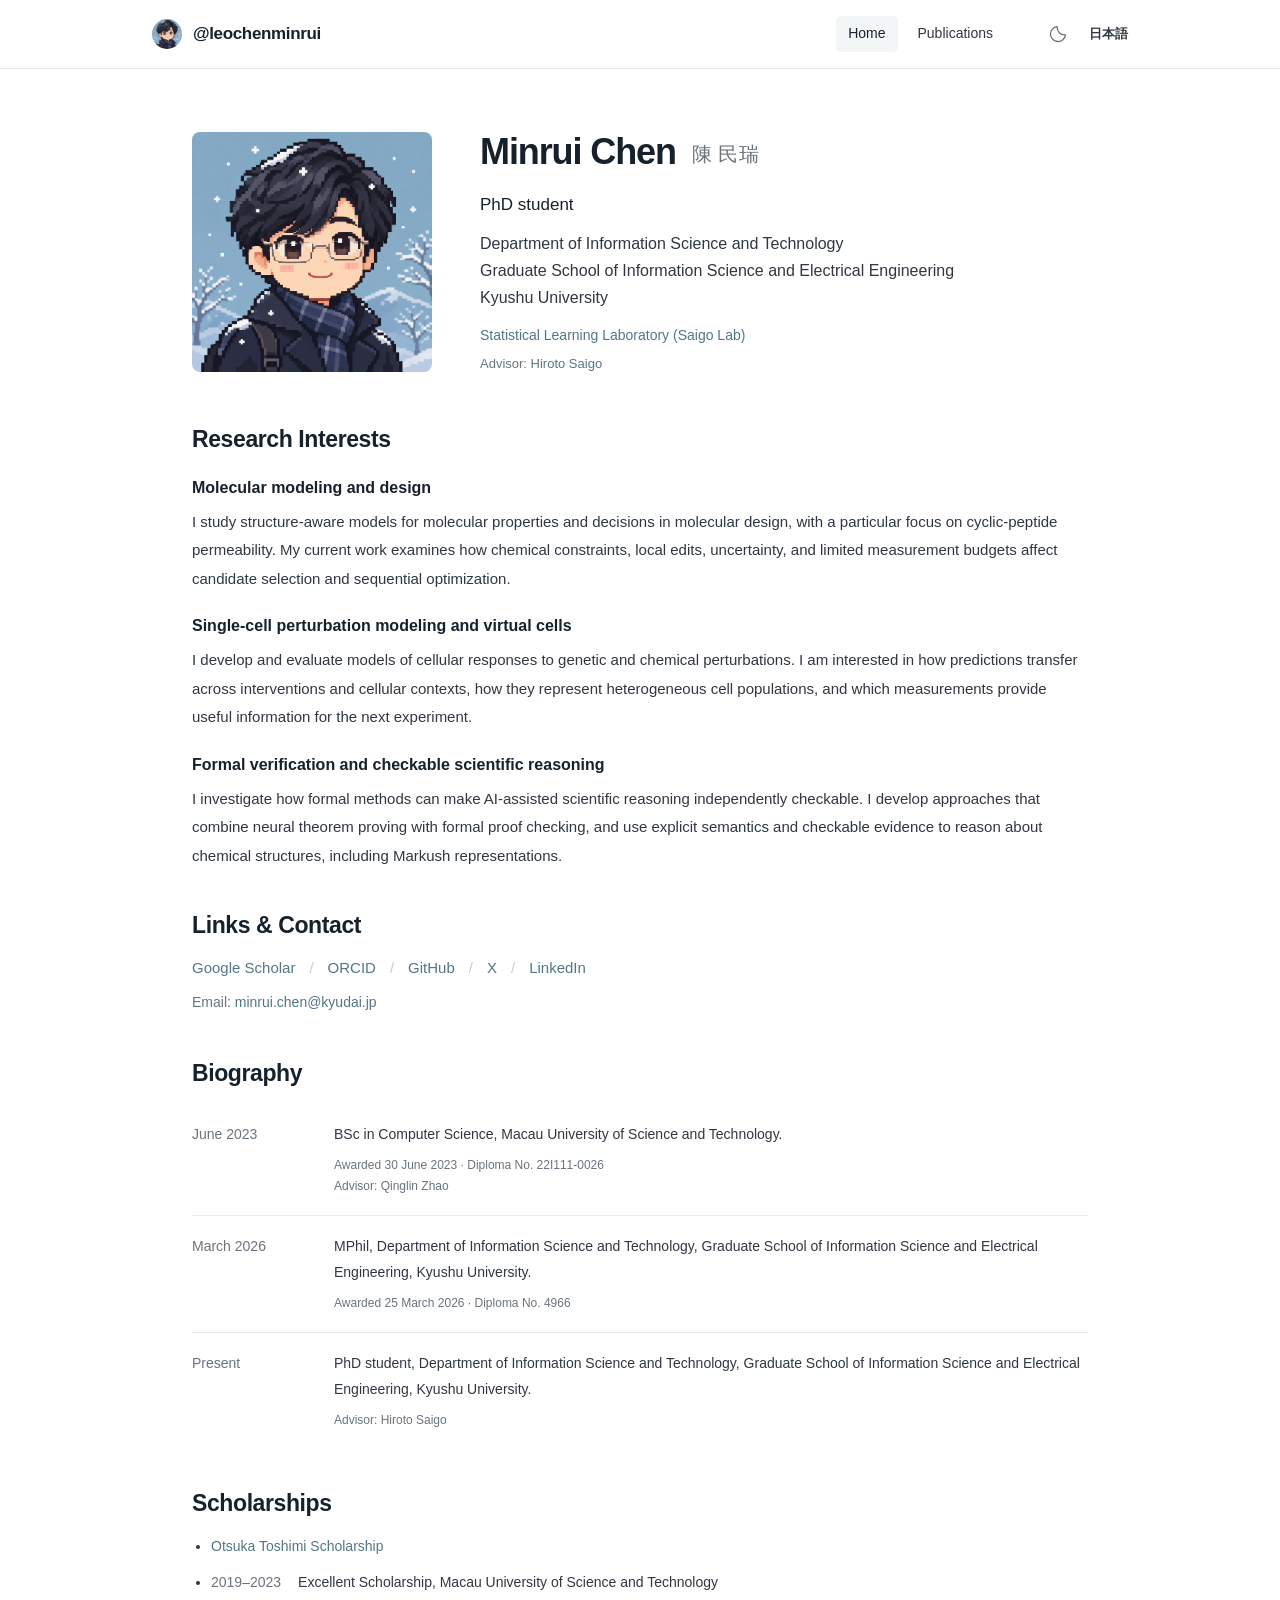
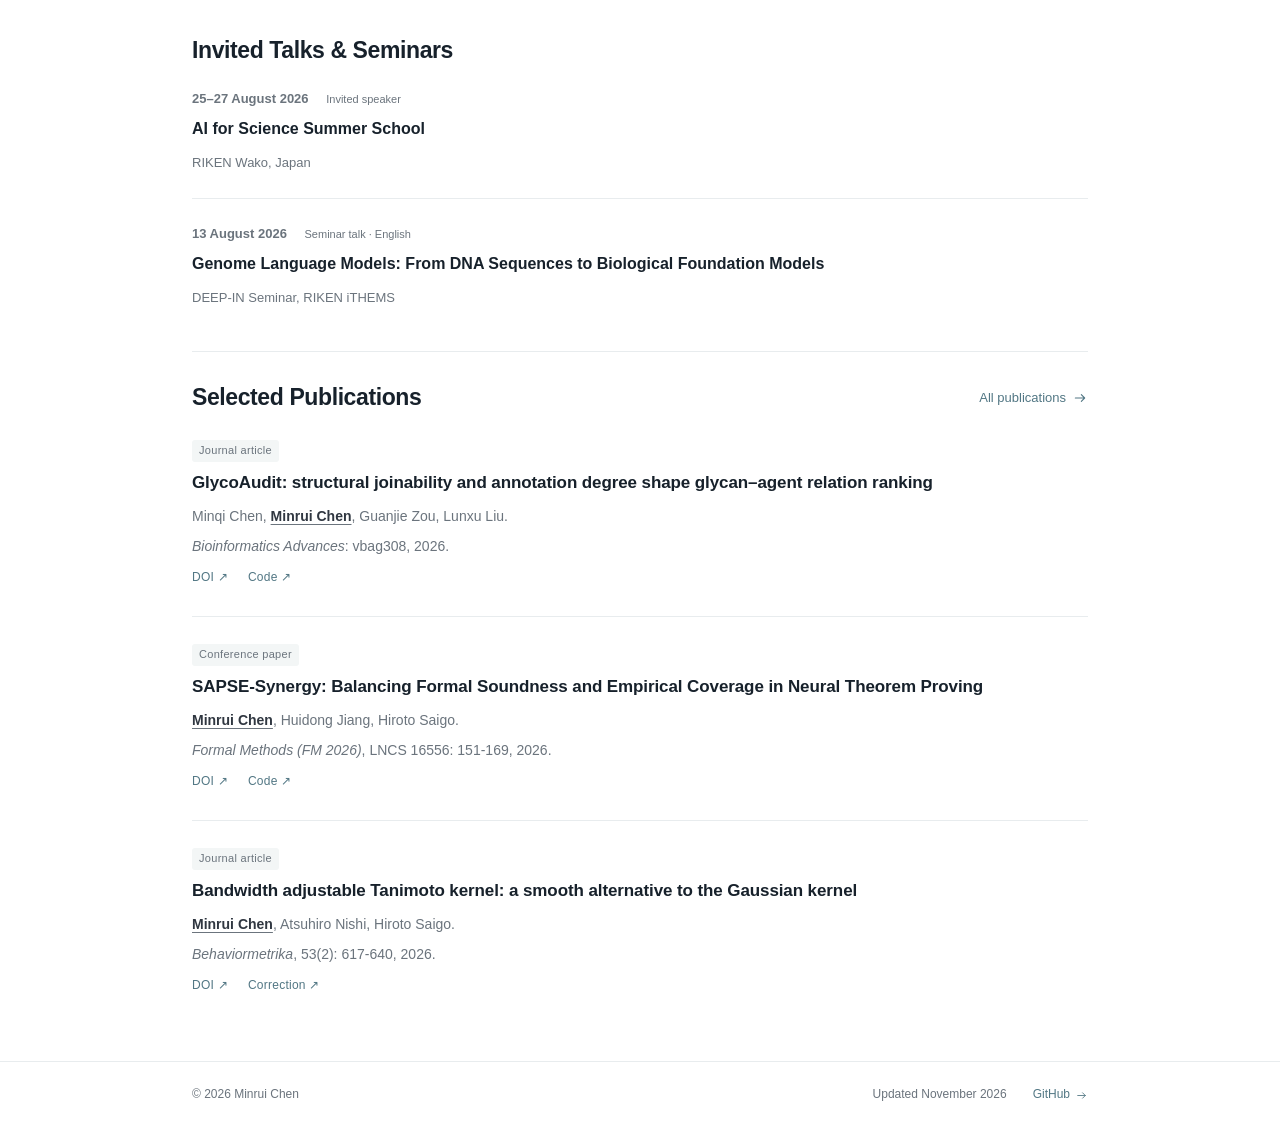
==== site/en/index.html @ 61d54960 "Add Otsuka Toshimi scholarship to both language versions" ====
<!doctype html><html lang="en"><head><meta charset="UTF-8"><meta name="viewport" content="width=device-width, initial-scale=1"><meta name="color-scheme" content="light dark"><title>Home | Minrui Chen</title><meta name="description" content="Minrui Chen, PhD student at Kyushu University. Research in machine learning, computational biology, optimization, and formal methods."><link rel="canonical" href="https://leochenminrui.github.io/en/"><link rel="alternate" hreflang="ja" href="https://leochenminrui.github.io/ja/"><link rel="alternate" hreflang="en" href="https://leochenminrui.github.io/en/"><link rel="alternate" hreflang="x-default" href="https://leochenminrui.github.io/ja/"><meta property="og:type" content="website"><meta property="og:title" content="Home | Minrui Chen"><meta property="og:description" content="Minrui Chen, PhD student at Kyushu University. Research in machine learning, computational biology, optimization, and formal methods."><meta property="og:url" content="https://leochenminrui.github.io/en/"><meta property="og:image" content="https://leochenminrui.github.io/assets/avatar.png"><meta name="twitter:card" content="summary"><link rel="icon" href="../assets/avatar.png" type="image/png"><script src="../assets/theme.js"></script><link rel="stylesheet" href="../assets/style.css"><script defer src="../assets/main.js"></script><script type="application/ld+json">{"@context": "https://schema.org", "@type": "Person", "name": "Minrui Chen", "alternateName": "陳 民瑞", "url": "https://leochenminrui.github.io", "image": "https://leochenminrui.github.io/assets/avatar.png", "affiliation": {"@type": "Organization", "name": "Kyushu University"}, "sameAs": ["https://scholar.google.com/citations?user=_2mpWrUAAAAJ", "https://github.com/leochenminrui", "https://orcid.org/0000-0002-5845-3200"]}</script></head>
<body><a class="skip-link" href="#main">Skip to content</a><header class="site-header"><nav class="nav-shell" aria-label="Main navigation"><a class="brand" href="./"><img src="../assets/avatar.png" alt="" width="30" height="30"><span>@leochenminrui</span></a><div class="nav-links" id="navigation"><a href="./" aria-current="page">Home</a><a href="./publications/" >Publications</a></div><div class="nav-actions"><button class="theme-toggle icon-button" type="button" aria-label="Switch to dark mode" aria-pressed="false" hidden><svg class="icon icon-moon" viewBox="0 0 24 24" fill="none" stroke="currentColor" stroke-width="1.6" stroke-linecap="round" stroke-linejoin="round" aria-hidden="true"><path d="M20.9 13A9 9 0 0 1 11 3.1 9 9 0 1 0 20.9 13Z"/></svg><svg class="icon icon-sun" viewBox="0 0 24 24" fill="none" stroke="currentColor" stroke-width="1.6" stroke-linecap="round" stroke-linejoin="round" aria-hidden="true"><circle cx="12" cy="12" r="4"/><path d="M12 2v2m0 16v2M2 12h2m16 0h2M5 5l1.4 1.4m11.2 11.2L19 19M5 19l1.4-1.4M17.6 6.4 19 5"/></svg></button><a class="language-toggle" href="../ja/" lang="ja" hreflang="ja" aria-label="日本語に切り替え">日本語</a><button class="menu-toggle icon-button" type="button" aria-controls="navigation" aria-expanded="false" aria-label="Open navigation menu" hidden><svg class="icon icon-menu" viewBox="0 0 24 24" fill="none" stroke="currentColor" stroke-width="1.6" stroke-linecap="round" stroke-linejoin="round" aria-hidden="true"><path d="M4 6h16M4 12h16M4 18h16"/></svg></button></div></nav></header>
<main id="main" class="content home-page"><section class="profile" aria-labelledby="profile-name"><img class="portrait" src="../assets/avatar.png" width="240" height="240" alt="Pixel-art portrait of Minrui Chen" fetchpriority="high"><div class="profile-text"><h1 id="profile-name">Minrui Chen<span class="other-name" lang="ja">陳 民瑞</span></h1><p class="role">PhD student</p><p class="affiliation">Department of Information Science and Technology<br>Graduate School of Information Science and Electrical Engineering<br>Kyushu University</p><p class="lab"><a href="https://www.isee.kyushu-u.ac.jp/laboratory_ist.html#saigo">Statistical Learning Laboratory (Saigo Lab)</a></p><p class="advisor">Advisor: <a href="https://hyoka.ofc.kyushu-u.ac.jp/html/100021288_ja.html">Hiroto Saigo</a></p></div></section>
    <section class="section research-copy"><h2>Research Interests</h2><div class="research-theme"><h3>Molecular modeling and design</h3><p>I study structure-aware models for molecular properties and decisions in molecular design, with a particular focus on cyclic-peptide permeability. My current work examines how chemical constraints, local edits, uncertainty, and limited measurement budgets affect candidate selection and sequential optimization.</p></div><div class="research-theme"><h3>Single-cell perturbation modeling and virtual cells</h3><p>I develop and evaluate models of cellular responses to genetic and chemical perturbations. I am interested in how predictions transfer across interventions and cellular contexts, how they represent heterogeneous cell populations, and which measurements provide useful information for the next experiment.</p></div><div class="research-theme"><h3>Formal verification and checkable scientific reasoning</h3><p>I investigate how formal methods can make AI-assisted scientific reasoning independently checkable. I develop approaches that combine neural theorem proving with formal proof checking, and use explicit semantics and checkable evidence to reason about chemical structures, including Markush representations.</p></div></section>
    <section class="section links-section"><h2>Links & Contact</h2><div class="link-list"><a href="https://scholar.google.com/citations?user=_2mpWrUAAAAJ">Google Scholar</a><span aria-hidden="true">/</span><a href="https://orcid.org/0000-0002-5845-3200">ORCID</a><span aria-hidden="true">/</span><a href="https://github.com/leochenminrui">GitHub</a><span aria-hidden="true">/</span><a href="https://x.com/leo_minrui_chen">X</a><span aria-hidden="true">/</span><a href="https://www.linkedin.com/in/min-rui-chen-271707227/">LinkedIn</a></div><p class="email">Email: <a href="mailto:minrui.chen@kyudai.jp">minrui.chen@kyudai.jp</a></p></section>
    <section class="section biography"><h2>Biography</h2><table class="biography-table english-table"><caption class="visually-hidden">Education and biography</caption><tbody><tr><th scope="row">June 2023</th><td>BSc in Computer Science, Macau University of Science and Technology.<span class="biography-detail">Awarded 30 June 2023 · Diploma No. 22I111-0026<br>Advisor: Qinglin Zhao</span></td></tr><tr><th scope="row">March 2026</th><td>MPhil, Department of Information Science and Technology, Graduate School of Information Science and Electrical Engineering, Kyushu University.<span class="biography-detail">Awarded 25 March 2026 · Diploma No. 4966</span></td></tr><tr><th scope="row">Present</th><td>PhD student, Department of Information Science and Technology, Graduate School of Information Science and Electrical Engineering, Kyushu University.<span class="biography-detail">Advisor: Hiroto Saigo</span></td></tr></tbody></table></section>
    <section class="section awards"><h2>Scholarships</h2><ul class="scholarship-list"><li><a href="https://www.otsukafoundation.org/">Otsuka Toshimi Scholarship</a></li><li><span class="award-period">2019–2023</span>Excellent Scholarship, Macau University of Science and Technology</li></ul></section>
    <section class="section talks-home"><h2>Invited Talks & Seminars</h2><ol class="presentation-list"><li class="presentation"><p class="presentation-year">25–27 August 2026 <span>Invited speaker</span></p><h3><a href="https://ithems.riken.jp/en/events/ai-for-science-summer-school">AI for Science Summer School</a></h3><p class="venue">RIKEN Wako, Japan</p></li><li class="presentation"><p class="presentation-year">13 August 2026 <span>Seminar talk · English</span></p><h3><a href="https://ithems.riken.jp/en/events/genome-language-models-from-dna-sequences-to-biological-foundation-models">Genome Language Models: From DNA Sequences to Biological Foundation Models</a></h3><p class="venue">DEEP-IN Seminar, RIKEN iTHEMS</p></li></ol></section>
    <section class="section recent"><div class="section-heading"><h2>Selected Publications</h2><a class="text-link" href="publications/">All publications <svg class="icon icon-arrow" viewBox="0 0 24 24" fill="none" stroke="currentColor" stroke-width="1.6" stroke-linecap="round" stroke-linejoin="round" aria-hidden="true"><path d="M5 12h14m-5-5 5 5-5 5"/></svg></a></div><ol class="publication-list"><li class="publication" id="glycoaudit" data-status="published"><div class="pub-heading"><span class="pub-kind">Journal article</span></div>
    <h3><a href="https://doi.org/10.1093/bioadv/vbag308">GlycoAudit: structural joinability and annotation degree shape glycan–agent relation ranking</a></h3><p class="authors">Minqi Chen, <strong class="self-author">Minrui Chen</strong>, Guanjie Zou, Lunxu Liu.</p>
    <p class="venue"><em>Bioinformatics Advances</em>: vbag308, 2026.</p><div class="paper-links"><a class="paper-link" href="https://doi.org/10.1093/bioadv/vbag308">DOI ↗</a><a class="paper-link" href="https://github.com/leochenminrui/GlycoAudit">Code ↗</a></div></li><li class="publication" id="sapse" data-status="published"><div class="pub-heading"><span class="pub-kind">Conference paper</span></div>
    <h3><a href="https://doi.org/10.1007/978-3-032-26204-2_8">SAPSE-Synergy: Balancing Formal Soundness and Empirical Coverage in Neural Theorem Proving</a></h3><p class="authors"><strong class="self-author">Minrui Chen</strong>, Huidong Jiang, Hiroto Saigo.</p>
    <p class="venue"><em>Formal Methods (FM 2026)</em>, LNCS 16556: 151-169, 2026.</p><div class="paper-links"><a class="paper-link" href="https://doi.org/10.1007/978-3-032-26204-2_8">DOI ↗</a><a class="paper-link" href="https://github.com/leochenminrui/SAPSE-Synergy">Code ↗</a></div></li><li class="publication" id="bat" data-status="published"><div class="pub-heading"><span class="pub-kind">Journal article</span></div>
    <h3><a href="https://doi.org/10.1007/s41237-026-00296-7">Bandwidth adjustable Tanimoto kernel: a smooth alternative to the Gaussian kernel</a></h3><p class="authors"><strong class="self-author">Minrui Chen</strong>, Atsuhiro Nishi, Hiroto Saigo.</p>
    <p class="venue"><em>Behaviormetrika</em>, 53(2): 617-640, 2026.</p><div class="paper-links"><a class="paper-link" href="https://doi.org/10.1007/s41237-026-00296-7">DOI ↗</a><a class="paper-link" href="https://doi.org/10.1007/s41237-026-00314-8">Correction ↗</a></div></li></ol></section></main><footer class="site-footer"><div><span>© 2026 Minrui Chen</span><span class="footer-note">Updated November 2026</span><a href="https://github.com/leochenminrui">GitHub <svg class="icon icon-arrow" viewBox="0 0 24 24" fill="none" stroke="currentColor" stroke-width="1.6" stroke-linecap="round" stroke-linejoin="round" aria-hidden="true"><path d="M5 12h14m-5-5 5 5-5 5"/></svg></a></div></footer></body></html>
---- site/assets/style.css ----
:root{--bg:#fff;--text:#303741;--strong:#17212b;--muted:#6b747d;--accent:#527784;--hover:#355d6b;--line:#e8ecee;--soft:#f3f6f6;--nav:rgba(255,255,255,.96)}
:root[data-theme="dark"]{--bg:#111827;--text:#d1d5db;--strong:#f3f4f6;--muted:#9ba8b8;--accent:#a4cfdf;--hover:#d2eaf3;--line:#2b3647;--soft:#202c3c;--nav:rgba(17,24,39,.96);color-scheme:dark}
*{box-sizing:border-box}html{scroll-behavior:smooth;scroll-padding-top:80px}body{margin:0;background:var(--bg);color:var(--text);font-family:-apple-system,BlinkMacSystemFont,"Segoe UI",Roboto,"Noto Sans","Helvetica Neue",Arial,"PingFang SC","Microsoft YaHei",sans-serif;font-size:16px;line-height:1.65;-webkit-font-smoothing:antialiased}a{color:var(--accent);text-decoration:none;text-underline-offset:4px}a:hover{color:var(--hover);text-decoration:underline}button{font:inherit}button,a{-webkit-tap-highlight-color:transparent}button{color:inherit}button:focus-visible,a:focus-visible{outline:2px solid var(--accent);outline-offset:5px;border-radius:3px}button{cursor:pointer}img{display:block;max-width:100%;height:auto}h1,h2,h3,p{margin:0}h1,h2,h3{color:var(--strong)}h1{font-size:36px;letter-spacing:-1.1px;line-height:1.25;font-weight:700}h2{font-size:23px;letter-spacing:-.4px;line-height:1.35;font-weight:650}h3{font-size:16px;line-height:1.55;font-weight:600}p+p{margin-top:9px}[hidden]{display:none!important}.icon{width:20px;height:20px;flex-shrink:0}.skip-link{position:fixed;top:-60px;left:20px;z-index:50;background:var(--bg);padding:8px 16px;border:1px solid var(--line)}.skip-link:focus{top:8px}.site-header{border-bottom:1px solid var(--line);background:var(--nav)}.nav-shell{max-width:1040px;margin:auto;min-height:68px;display:flex;align-items:center;gap:36px;padding:0 32px}.brand{display:flex;align-items:center;gap:11px;color:var(--strong);font-weight:650;font-size:17px;letter-spacing:-.35px;white-space:nowrap}.brand:hover{text-decoration:none}.brand img{width:30px;height:30px;object-fit:cover;border-radius:50%}.nav-links{display:flex;align-items:center;gap:8px;margin-left:auto}.nav-links>a{color:var(--text);font-size:14px;padding:6px 12px;border-radius:5px}.nav-links>a[aria-current="page"]{color:var(--strong);background:var(--soft);font-weight:500}.nav-links>a:hover{background:var(--soft);text-decoration:none}.nav-actions{display:flex;align-items:center;gap:14px}.icon-button{border:0;background:none;display:flex;align-items:center;justify-content:center;width:34px;height:34px;border-radius:5px;padding:6px;color:var(--muted)}.icon-button:hover{background:var(--soft);color:var(--strong)}.icon-sun{display:none}[data-theme="dark"] .icon-moon{display:none}[data-theme="dark"] .icon-sun{display:block}.language-toggle{font-size:13px;color:var(--text);font-weight:600;white-space:nowrap}.menu-toggle{display:none}.content{max-width:944px;margin:0 auto;padding:55px 24px 65px;min-height:calc(100vh - 148px)}.profile{display:grid;grid-template-columns:240px 1fr;gap:48px;align-items:center;margin-bottom:49px}.portrait{width:240px;height:240px;object-fit:cover;border-radius:8px}.other-name{font-size:20px;font-weight:400;letter-spacing:.5px;color:var(--muted);display:inline-block;margin-left:16px;vertical-align:middle}.role{font-size:17px;color:var(--strong);margin-top:17px;font-weight:500}.affiliation{margin-top:11px;line-height:1.7}.location{font-size:14px;color:var(--muted);margin-top:9px}.profile-social{display:flex;align-items:center;gap:15px;font-size:13px;margin-top:18px}.profile-social>span{color:var(--line)}.profile-social a span{font-size:12px}.section{margin-top:40px}.section>h2{margin-bottom:15px}.interests{line-height:1.9;max-width:800px}.link-list{display:flex;gap:14px;flex-wrap:wrap;font-size:15px}.link-list>span{color:#c6cdd1}.email{font-size:14px;color:var(--muted);margin-top:10px;overflow-wrap:anywhere}.biography{padding-top:4px}.bio-entry{display:grid;grid-template-columns:157px 1fr;gap:22px;margin-top:24px}.bio-date{font-size:14px;color:var(--muted);font-variant-numeric:tabular-nums;padding-top:2px;font-weight:500}.bio-entry h3{margin-bottom:3px;font-size:16px}.bio-entry p{font-size:15px}.bio-entry .bio-detail{font-size:14px;color:var(--muted);margin-top:6px;line-height:1.7}.recent{border-top:1px solid var(--line);padding-top:30px;margin-top:43px}.section-heading{display:flex;align-items:center;justify-content:space-between;gap:12px}.text-link{font-size:13px;display:flex;align-items:center;gap:6px;white-space:nowrap}.text-link .icon{width:16px;height:16px}.publication-list{padding:0;margin:0;list-style:none;counter-reset:paper}.publication{padding:27px 0 28px;border-bottom:1px solid var(--line)}.publication:last-child{border-bottom:0;padding-bottom:0}.pub-heading{margin-bottom:8px;font-size:11px;line-height:1.4}.pub-kind{font-size:11px;letter-spacing:.3px;color:var(--muted);background:var(--soft);border-radius:3px;padding:3px 7px;display:inline-block}.publication h3{font-size:17px;font-weight:600;line-height:1.5;letter-spacing:-.1px;margin-bottom:9px}.publication h3 a{color:var(--strong)}.publication h3 a:hover{color:var(--accent)}.authors{font-size:14px;line-height:1.8;color:var(--muted)}.self-author{font-weight:600;color:var(--text);text-decoration:underline;text-underline-offset:3px;text-decoration-color:var(--muted);text-decoration-thickness:1px}.publication .venue{font-size:14px;color:var(--muted);margin-top:6px}.paper-link{display:inline-block;font-size:12px;margin-top:10px;letter-spacing:.25px}.paper-link span{margin-left:2px}.page-intro{margin-bottom:29px}.eyebrow{font-size:11px;font-weight:600;letter-spacing:1.8px;color:var(--muted);margin-bottom:12px}.page-intro h1{margin-bottom:15px}.page-intro>p:last-child{color:var(--muted);font-size:15px;max-width:660px}.filters{display:flex;flex-wrap:wrap;gap:9px;padding-bottom:28px;border-bottom:1px solid var(--line);margin-bottom:8px}.filters button{border:1px solid var(--line);background:transparent;border-radius:5px;padding:7px 12px;display:flex;gap:12px;align-items:center;font-size:13px;color:var(--muted)}.filters button span{font-size:11px;opacity:.75}.filters button[aria-pressed="true"]{background:var(--soft);border-color:var(--accent);color:var(--accent)}.filters button:hover{border-color:var(--accent)}.pub-year{display:grid;grid-template-columns:84px 1fr;gap:30px;padding-top:32px}.pub-year>h2{font-size:18px;color:var(--muted);font-weight:500;padding-top:6px;font-variant-numeric:tabular-nums}.pub-year .publication:first-child{padding-top:0}.pub-year+.pub-year{margin-top:4px}.publication-note{border-top:1px solid var(--line);padding-top:23px;margin-top:39px;color:var(--muted);font-size:12px;max-width:100%;line-height:1.8}.site-footer{border-top:1px solid var(--line);font-size:12px;color:var(--muted)}.site-footer>div{max-width:944px;padding:23px 24px;margin:auto;display:flex;align-items:center;gap:26px}.footer-note{margin-left:auto}.site-footer a{display:flex;gap:5px;align-items:center}.site-footer .icon{width:13px;height:13px}.visually-hidden{position:absolute;width:1px;height:1px;padding:0;margin:-1px;overflow:hidden;clip:rect(0,0,0,0);white-space:nowrap;border:0}
.page-intro a{white-space:nowrap}
@media(min-width:1200px){.content{padding-top:60px}.profile{margin-bottom:50px}}
@media(max-width:760px){.nav-shell{padding:0 24px;gap:20px}.content{padding:37px 24px 48px}.profile{grid-template-columns:180px 1fr;gap:27px}.portrait{width:180px;height:180px}h1{font-size:30px}.other-name{font-size:17px;margin-left:11px}.role{font-size:15px;margin-top:12px}.affiliation{font-size:14px}.location{font-size:13px}.profile-social{margin-top:12px}.section{margin-top:33px}.nav-actions{gap:10px}.nav-links>a{padding:6px 9px}}
@media(max-width:560px){.nav-shell{padding:0 20px;gap:12px;min-height:62px;flex-wrap:wrap}.brand{font-size:16px}.nav-actions{margin-left:auto;gap:7px}.nav-links{order:3;width:100%;margin:0;padding-bottom:10px}.js .nav-links{display:none}.js .nav-links.is-open{display:flex}.js .menu-toggle{display:flex}.nav-links>a{padding:6px 13px}.content{padding:32px 22px 43px}.profile{grid-template-columns:1fr;gap:25px;margin-bottom:35px}.portrait{width:180px;height:180px}.profile-text h1{font-size:32px}.other-name{font-size:19px;margin-left:13px}.role{font-size:16px;margin-top:13px}.affiliation{font-size:15px;margin-top:11px}.location{font-size:14px}.profile-social{font-size:13px;margin-top:15px}h2{font-size:21px}.section{margin-top:32px}.section>h2{margin-bottom:12px}.interests{font-size:15px;line-height:1.85}.bio-entry{grid-template-columns:1fr;gap:5px;margin-top:22px}.bio-date{font-size:13px!important}.bio-entry h3{font-size:15px}.bio-entry p{font-size:14px}.bio-entry .bio-detail{font-size:13px}.recent{margin-top:34px;padding-top:25px}.section-heading{align-items:baseline}.text-link{font-size:11px;gap:3px}.text-link .icon{width:13px;height:13px}.publication h3{font-size:16px}.authors,.publication .venue{font-size:13px}.pub-year{grid-template-columns:1fr;gap:18px;padding-top:26px}.pub-year>h2{font-size:19px;font-weight:600;color:var(--strong);padding:0}.pub-year+.pub-year{margin-top:11px}.filters{gap:7px;padding-bottom:23px}.filters button{font-size:12px;padding:6px 9px;gap:7px}.site-footer>div{padding:20px 22px;flex-wrap:wrap;gap:9px 20px}.footer-note{margin-left:auto;font-size:11px}.site-footer a{display:none}.page-intro>p:last-child{font-size:14px}}
@media(prefers-reduced-motion:reduce){html{scroll-behavior:auto}}
@media print{.site-header,.filters,.site-footer,.skip-link{display:none!important}.content{padding:0;max-width:none}.profile{grid-template-columns:130px 1fr;margin-bottom:25px}.portrait{width:130px;height:130px}.publication,.bio-entry{break-inside:avoid}a{color:inherit}.section{margin-top:25px}:root{--bg:white;--text:#222;--strong:#111;--muted:#555;--accent:#333;--line:#ddd;--soft:#f5f5f5}}

/* Biography and research pages. */
.lab{font-size:14px;margin-top:12px}
.advisor{font-size:13px;color:var(--muted);margin-top:6px}
.research-copy p{font-size:15px;line-height:1.9}
.research-copy p+p{margin-top:17px}
html[lang="ja"] .research-copy p{line-height:2}
.biography-table{width:100%;border-collapse:collapse;font-size:14px;line-height:1.9}
.biography-table th,.biography-table td{padding:17px 0;vertical-align:top;text-align:left;border-bottom:1px solid var(--line)}
.biography-table tr:last-child th,.biography-table tr:last-child td{border-bottom:0}
.biography-table th{width:82px;padding-right:14px;color:var(--muted);font-weight:500;white-space:nowrap;font-variant-numeric:tabular-nums}
.biography-table .western-year{width:94px;padding-right:15px;white-space:nowrap;color:var(--muted);font-size:13px}
.english-table th{width:142px}
.biography-detail{display:block;font-size:12px;color:var(--muted);line-height:1.8;margin-top:7px}
.award-entry{display:flex;gap:30px;font-size:14px;line-height:1.8}
.award-entry strong{font-weight:500;color:var(--muted);white-space:nowrap}
.paper-links{display:flex;gap:20px;flex-wrap:wrap}
.presentation-list{list-style:none;padding:0;margin:0}
.presentations{margin-top:45px;padding-top:29px;border-top:1px solid var(--line)}
.presentations h2{font-size:22px}
.presentation{padding:24px 0;border-bottom:1px solid var(--line)}
.presentation:last-child{border:0;padding-bottom:0}
.presentation-year{font-size:13px;font-weight:600;margin-bottom:8px;color:var(--muted)}
.presentation-year span{font-size:11px;font-weight:400;margin-left:14px}
.presentation h3{margin-bottom:10px}
.presentation h3 a{color:var(--strong)}
.presentation .venue{font-size:13px;color:var(--muted);margin-top:6px}
@media(max-width:760px){
  .nav-shell{flex-wrap:wrap;gap:12px;min-height:64px}
  .nav-actions{margin-left:auto}
  .nav-links{order:3;width:100%;margin:0;padding-bottom:10px}
  .js .nav-links{display:none}
  .js .nav-links.is-open{display:flex}
  .js .menu-toggle{display:flex}
  .profile .other-name{display:block;margin:8px 0 0;font-size:17px}
}
@media(max-width:560px){
  .profile .other-name{display:inline-block;margin:0 0 0 13px}
  .research-copy p{font-size:14px}
  .biography-table{font-size:13px;line-height:1.9}
  .biography-table th{width:53px;font-size:12px;padding-right:7px}
  .biography-table .western-year{width:67px;font-size:11px;padding-right:9px}
  .biography-table th,.biography-table td{padding-top:15px;padding-bottom:15px}
  .english-table th{width:78px;white-space:normal;font-size:12px}
  .biography-detail{font-size:11px}
  .award-entry{gap:18px;font-size:13px}
  .presentations h2{font-size:20px}
}

.nowrap{white-space:nowrap}

.research-theme{margin-top:21px}
.research-theme h3{font-size:16px;font-weight:600;margin-bottom:7px}
.research-theme p{margin:0}
.talks-home .presentation:first-child{padding-top:7px}

.scholarship-list{margin:0;padding-left:19px;font-size:14px;line-height:1.8}
.scholarship-list li+li{margin-top:10px}
.award-period{color:var(--muted);margin-right:17px;white-space:nowrap}
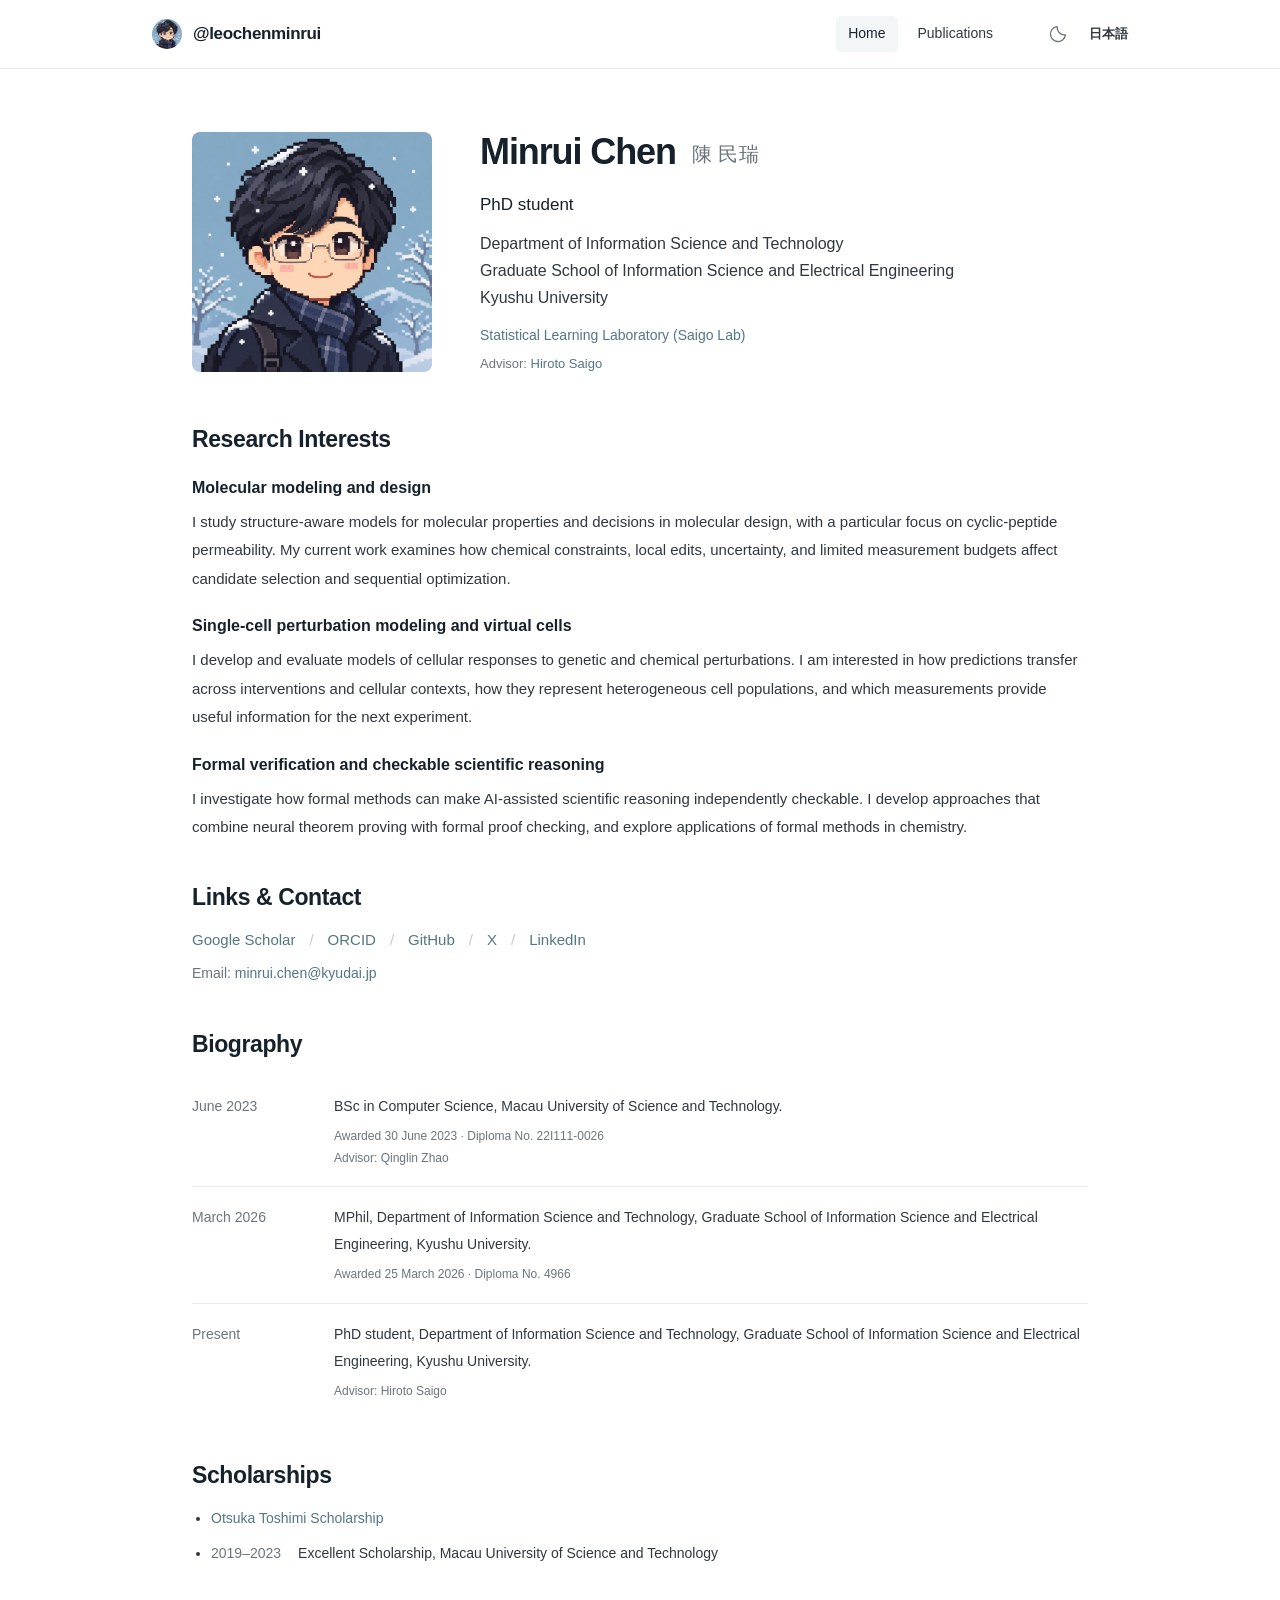
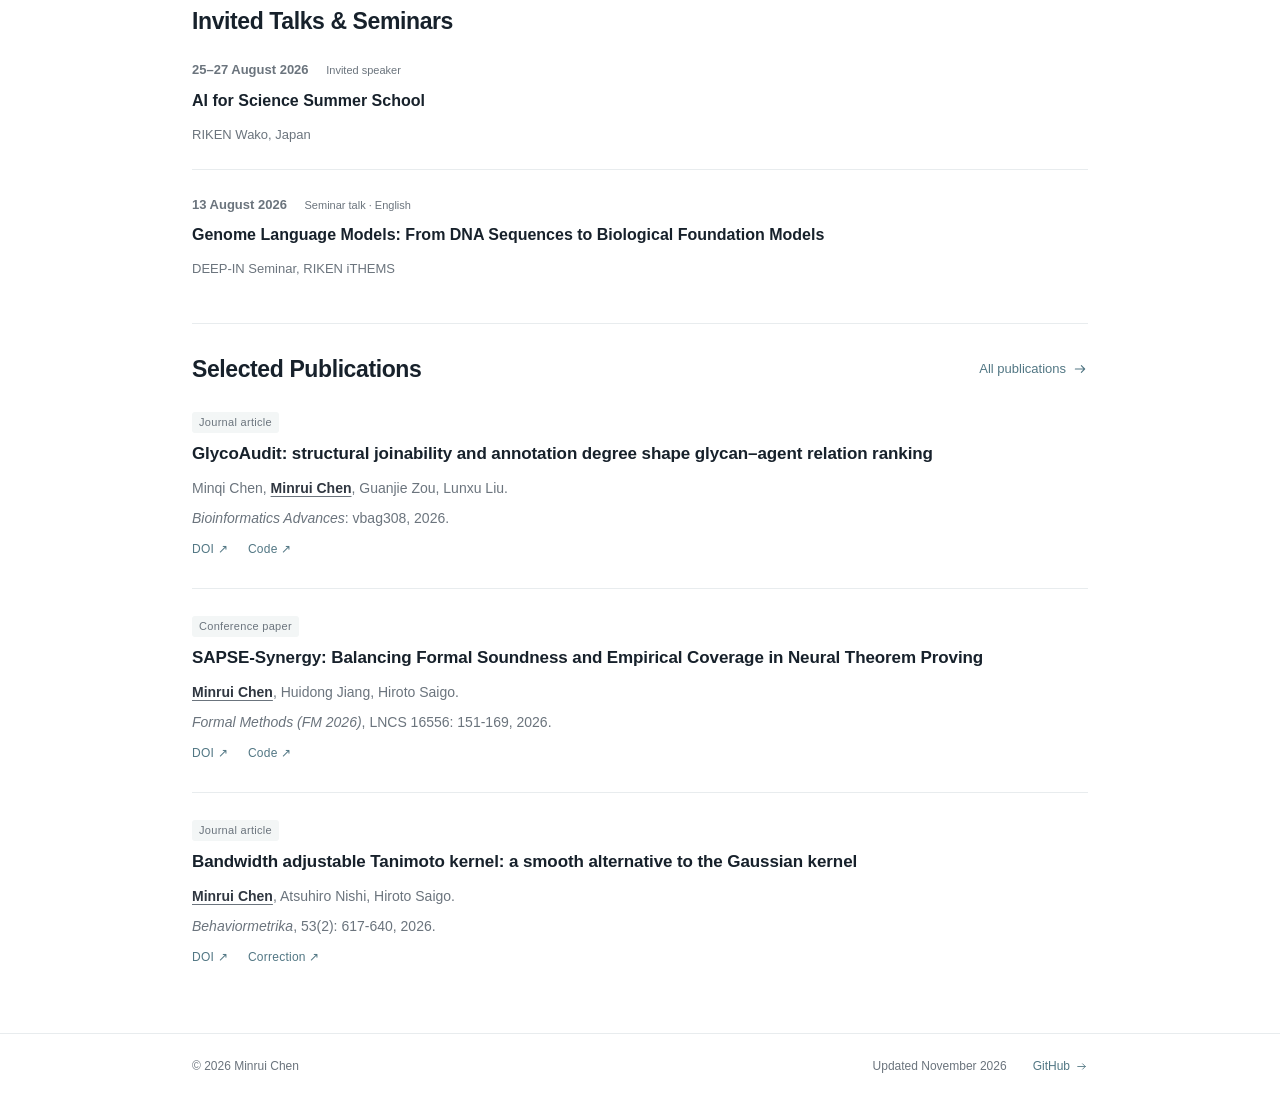
==== commit 521ca160: "Broaden chemistry and formal methods research description" ====
--- a/site/en/index.html
+++ b/site/en/index.html
@@ -1,7 +1,7 @@
 <!doctype html><html lang="en"><head><meta charset="UTF-8"><meta name="viewport" content="width=device-width, initial-scale=1"><meta name="color-scheme" content="light dark"><title>Home | Minrui Chen</title><meta name="description" content="Minrui Chen, PhD student at Kyushu University. Research in machine learning, computational biology, optimization, and formal methods."><link rel="canonical" href="https://leochenminrui.github.io/en/"><link rel="alternate" hreflang="ja" href="https://leochenminrui.github.io/ja/"><link rel="alternate" hreflang="en" href="https://leochenminrui.github.io/en/"><link rel="alternate" hreflang="x-default" href="https://leochenminrui.github.io/ja/"><meta property="og:type" content="website"><meta property="og:title" content="Home | Minrui Chen"><meta property="og:description" content="Minrui Chen, PhD student at Kyushu University. Research in machine learning, computational biology, optimization, and formal methods."><meta property="og:url" content="https://leochenminrui.github.io/en/"><meta property="og:image" content="https://leochenminrui.github.io/assets/avatar.png"><meta name="twitter:card" content="summary"><link rel="icon" href="../assets/avatar.png" type="image/png"><script src="../assets/theme.js"></script><link rel="stylesheet" href="../assets/style.css"><script defer src="../assets/main.js"></script><script type="application/ld+json">{"@context": "https://schema.org", "@type": "Person", "name": "Minrui Chen", "alternateName": "陳 民瑞", "url": "https://leochenminrui.github.io", "image": "https://leochenminrui.github.io/assets/avatar.png", "affiliation": {"@type": "Organization", "name": "Kyushu University"}, "sameAs": ["https://scholar.google.com/citations?user=_2mpWrUAAAAJ", "https://github.com/leochenminrui", "https://orcid.org/0000-0002-5845-3200"]}</script></head>
 <body><a class="skip-link" href="#main">Skip to content</a><header class="site-header"><nav class="nav-shell" aria-label="Main navigation"><a class="brand" href="./"><img src="../assets/avatar.png" alt="" width="30" height="30"><span>@leochenminrui</span></a><div class="nav-links" id="navigation"><a href="./" aria-current="page">Home</a><a href="./publications/" >Publications</a></div><div class="nav-actions"><button class="theme-toggle icon-button" type="button" aria-label="Switch to dark mode" aria-pressed="false" hidden><svg class="icon icon-moon" viewBox="0 0 24 24" fill="none" stroke="currentColor" stroke-width="1.6" stroke-linecap="round" stroke-linejoin="round" aria-hidden="true"><path d="M20.9 13A9 9 0 0 1 11 3.1 9 9 0 1 0 20.9 13Z"/></svg><svg class="icon icon-sun" viewBox="0 0 24 24" fill="none" stroke="currentColor" stroke-width="1.6" stroke-linecap="round" stroke-linejoin="round" aria-hidden="true"><circle cx="12" cy="12" r="4"/><path d="M12 2v2m0 16v2M2 12h2m16 0h2M5 5l1.4 1.4m11.2 11.2L19 19M5 19l1.4-1.4M17.6 6.4 19 5"/></svg></button><a class="language-toggle" href="../ja/" lang="ja" hreflang="ja" aria-label="日本語に切り替え">日本語</a><button class="menu-toggle icon-button" type="button" aria-controls="navigation" aria-expanded="false" aria-label="Open navigation menu" hidden><svg class="icon icon-menu" viewBox="0 0 24 24" fill="none" stroke="currentColor" stroke-width="1.6" stroke-linecap="round" stroke-linejoin="round" aria-hidden="true"><path d="M4 6h16M4 12h16M4 18h16"/></svg></button></div></nav></header>
 <main id="main" class="content home-page"><section class="profile" aria-labelledby="profile-name"><img class="portrait" src="../assets/avatar.png" width="240" height="240" alt="Pixel-art portrait of Minrui Chen" fetchpriority="high"><div class="profile-text"><h1 id="profile-name">Minrui Chen<span class="other-name" lang="ja">陳 民瑞</span></h1><p class="role">PhD student</p><p class="affiliation">Department of Information Science and Technology<br>Graduate School of Information Science and Electrical Engineering<br>Kyushu University</p><p class="lab"><a href="https://www.isee.kyushu-u.ac.jp/laboratory_ist.html#saigo">Statistical Learning Laboratory (Saigo Lab)</a></p><p class="advisor">Advisor: <a href="https://hyoka.ofc.kyushu-u.ac.jp/html/100021288_ja.html">Hiroto Saigo</a></p></div></section>
-    <section class="section research-copy"><h2>Research Interests</h2><div class="research-theme"><h3>Molecular modeling and design</h3><p>I study structure-aware models for molecular properties and decisions in molecular design, with a particular focus on cyclic-peptide permeability. My current work examines how chemical constraints, local edits, uncertainty, and limited measurement budgets affect candidate selection and sequential optimization.</p></div><div class="research-theme"><h3>Single-cell perturbation modeling and virtual cells</h3><p>I develop and evaluate models of cellular responses to genetic and chemical perturbations. I am interested in how predictions transfer across interventions and cellular contexts, how they represent heterogeneous cell populations, and which measurements provide useful information for the next experiment.</p></div><div class="research-theme"><h3>Formal verification and checkable scientific reasoning</h3><p>I investigate how formal methods can make AI-assisted scientific reasoning independently checkable. I develop approaches that combine neural theorem proving with formal proof checking, and use explicit semantics and checkable evidence to reason about chemical structures, including Markush representations.</p></div></section>
+    <section class="section research-copy"><h2>Research Interests</h2><div class="research-theme"><h3>Molecular modeling and design</h3><p>I study structure-aware models for molecular properties and decisions in molecular design, with a particular focus on cyclic-peptide permeability. My current work examines how chemical constraints, local edits, uncertainty, and limited measurement budgets affect candidate selection and sequential optimization.</p></div><div class="research-theme"><h3>Single-cell perturbation modeling and virtual cells</h3><p>I develop and evaluate models of cellular responses to genetic and chemical perturbations. I am interested in how predictions transfer across interventions and cellular contexts, how they represent heterogeneous cell populations, and which measurements provide useful information for the next experiment.</p></div><div class="research-theme"><h3>Formal verification and checkable scientific reasoning</h3><p>I investigate how formal methods can make AI-assisted scientific reasoning independently checkable. I develop approaches that combine neural theorem proving with formal proof checking, and explore applications of formal methods in chemistry.</p></div></section>
     <section class="section links-section"><h2>Links & Contact</h2><div class="link-list"><a href="https://scholar.google.com/citations?user=_2mpWrUAAAAJ">Google Scholar</a><span aria-hidden="true">/</span><a href="https://orcid.org/0000-0002-5845-3200">ORCID</a><span aria-hidden="true">/</span><a href="https://github.com/leochenminrui">GitHub</a><span aria-hidden="true">/</span><a href="https://x.com/leo_minrui_chen">X</a><span aria-hidden="true">/</span><a href="https://www.linkedin.com/in/min-rui-chen-271707227/">LinkedIn</a></div><p class="email">Email: <a href="mailto:minrui.chen@kyudai.jp">minrui.chen@kyudai.jp</a></p></section>
     <section class="section biography"><h2>Biography</h2><table class="biography-table english-table"><caption class="visually-hidden">Education and biography</caption><tbody><tr><th scope="row">June 2023</th><td>BSc in Computer Science, Macau University of Science and Technology.<span class="biography-detail">Awarded 30 June 2023 · Diploma No. 22I111-0026<br>Advisor: Qinglin Zhao</span></td></tr><tr><th scope="row">March 2026</th><td>MPhil, Department of Information Science and Technology, Graduate School of Information Science and Electrical Engineering, Kyushu University.<span class="biography-detail">Awarded 25 March 2026 · Diploma No. 4966</span></td></tr><tr><th scope="row">Present</th><td>PhD student, Department of Information Science and Technology, Graduate School of Information Science and Electrical Engineering, Kyushu University.<span class="biography-detail">Advisor: Hiroto Saigo</span></td></tr></tbody></table></section>
     <section class="section awards"><h2>Scholarships</h2><ul class="scholarship-list"><li><a href="https://www.otsukafoundation.org/">Otsuka Toshimi Scholarship</a></li><li><span class="award-period">2019–2023</span>Excellent Scholarship, Macau University of Science and Technology</li></ul></section>
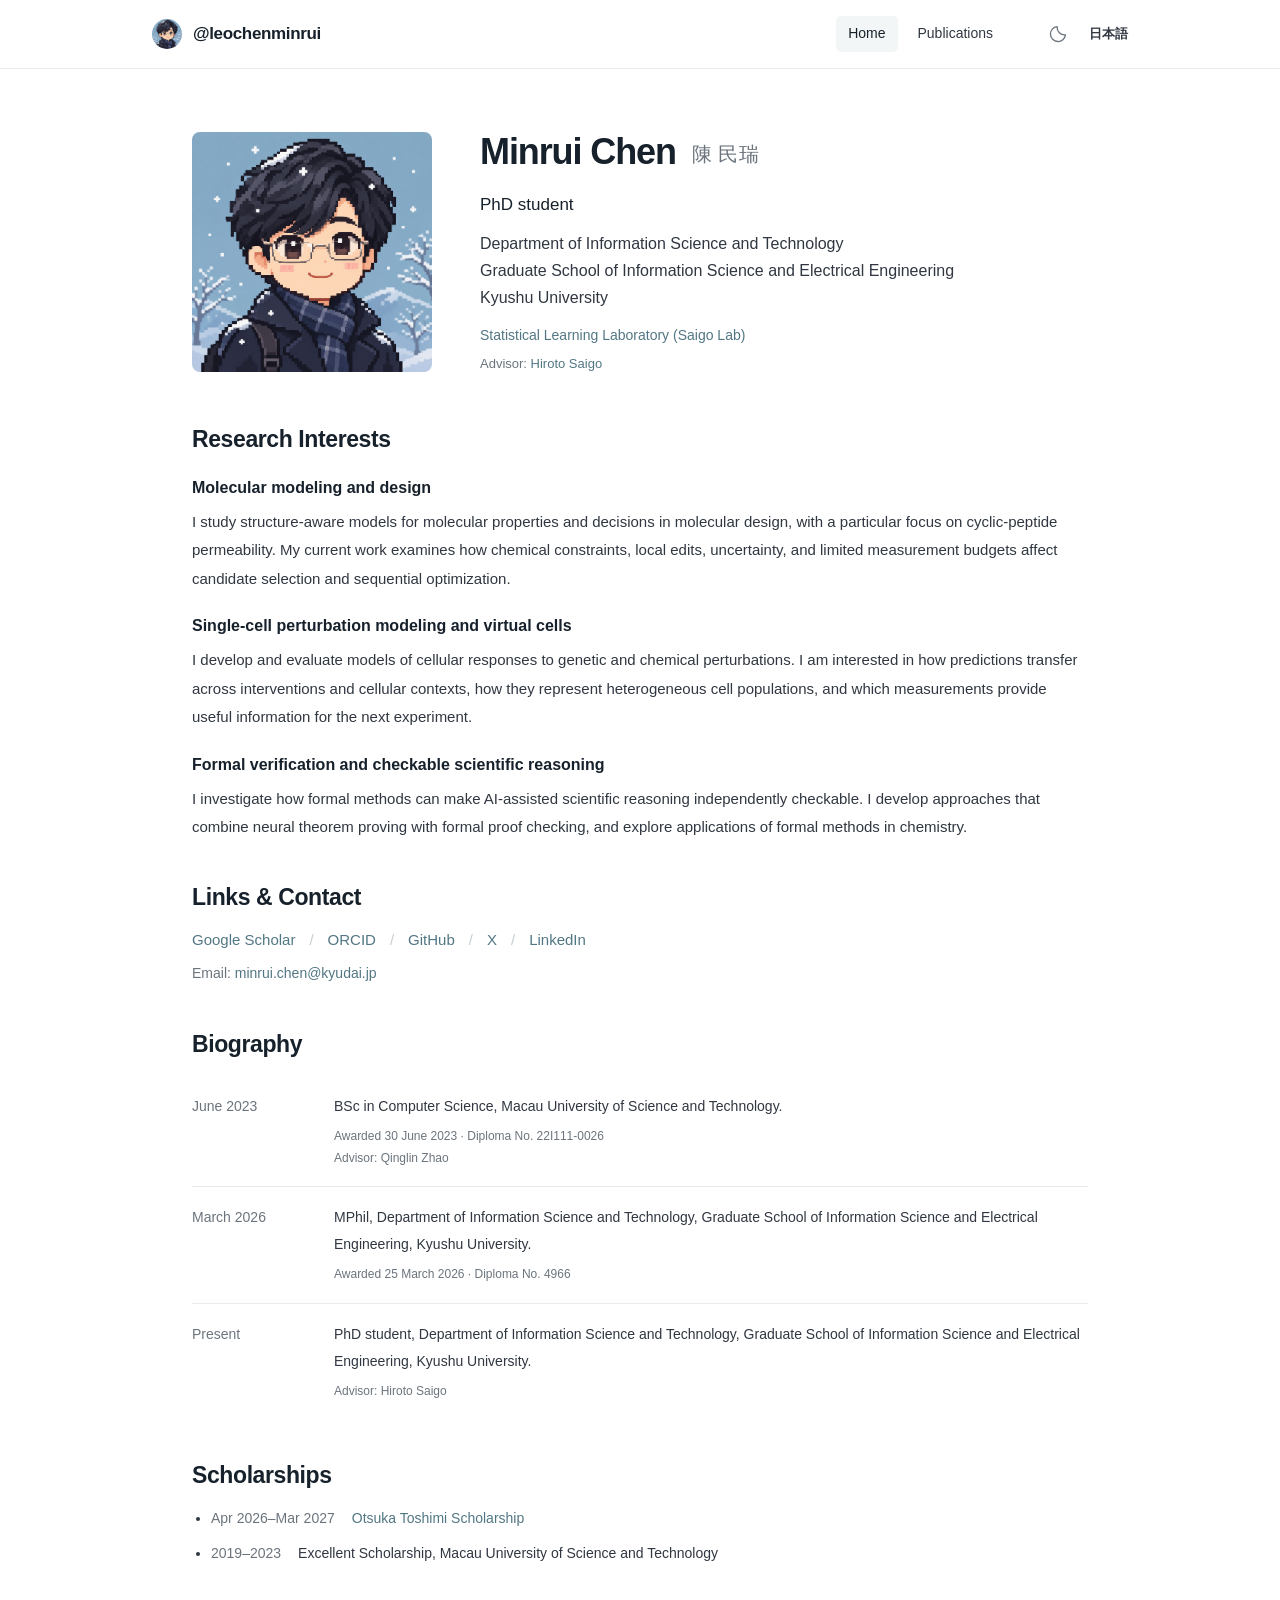
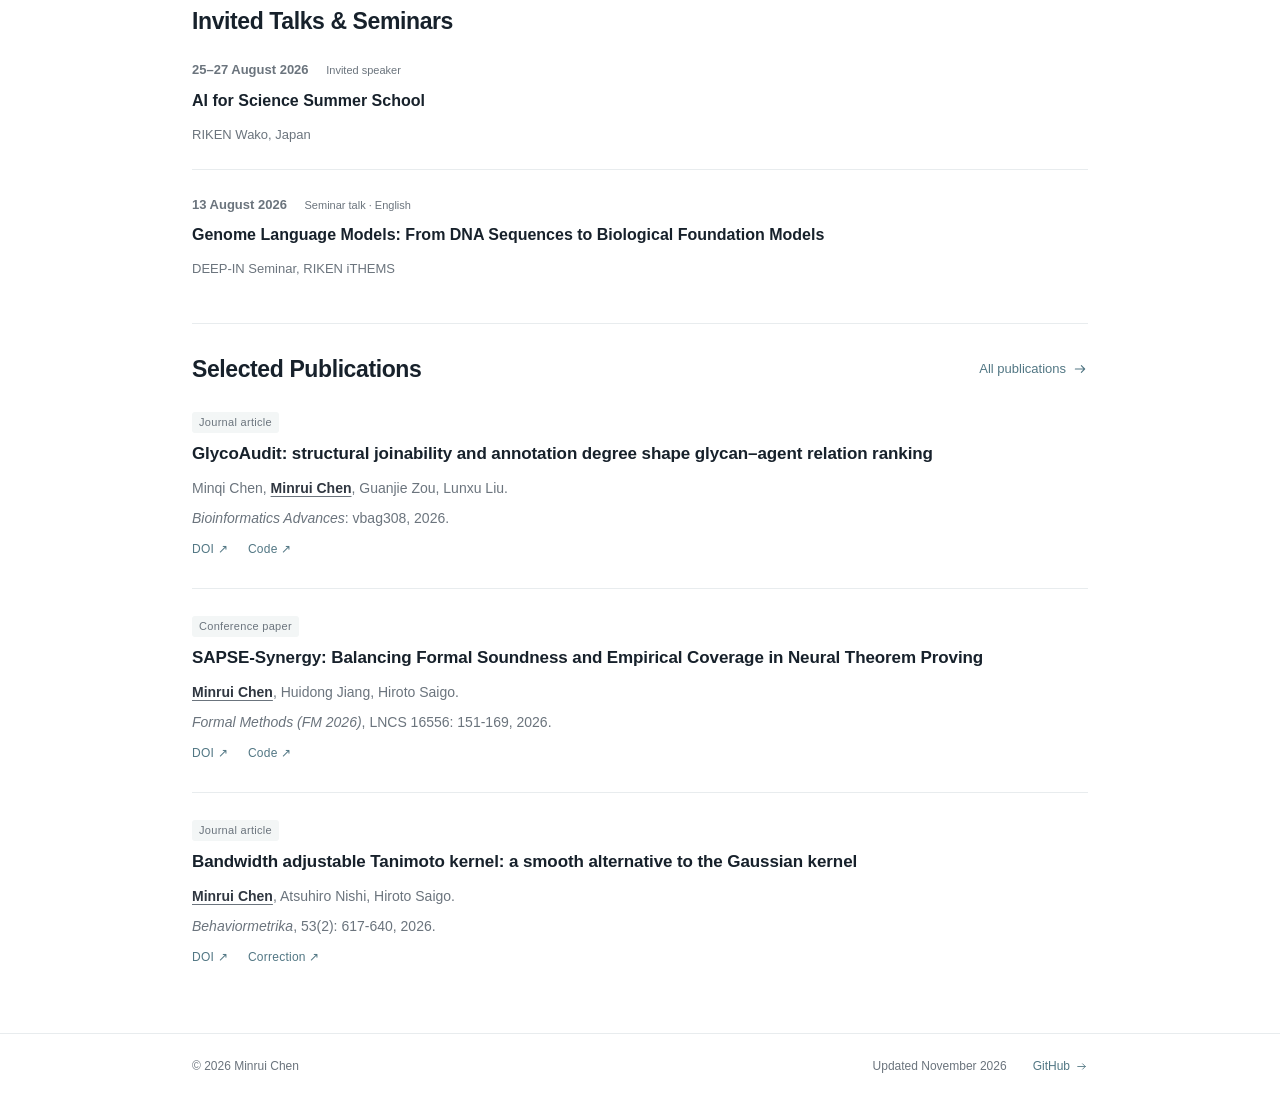
==== commit 58615808: "Add confirmed Otsuka scholarship period" ====
--- a/site/en/index.html
+++ b/site/en/index.html
@@ -4,7 +4,7 @@
     <section class="section research-copy"><h2>Research Interests</h2><div class="research-theme"><h3>Molecular modeling and design</h3><p>I study structure-aware models for molecular properties and decisions in molecular design, with a particular focus on cyclic-peptide permeability. My current work examines how chemical constraints, local edits, uncertainty, and limited measurement budgets affect candidate selection and sequential optimization.</p></div><div class="research-theme"><h3>Single-cell perturbation modeling and virtual cells</h3><p>I develop and evaluate models of cellular responses to genetic and chemical perturbations. I am interested in how predictions transfer across interventions and cellular contexts, how they represent heterogeneous cell populations, and which measurements provide useful information for the next experiment.</p></div><div class="research-theme"><h3>Formal verification and checkable scientific reasoning</h3><p>I investigate how formal methods can make AI-assisted scientific reasoning independently checkable. I develop approaches that combine neural theorem proving with formal proof checking, and explore applications of formal methods in chemistry.</p></div></section>
     <section class="section links-section"><h2>Links & Contact</h2><div class="link-list"><a href="https://scholar.google.com/citations?user=_2mpWrUAAAAJ">Google Scholar</a><span aria-hidden="true">/</span><a href="https://orcid.org/0000-0002-5845-3200">ORCID</a><span aria-hidden="true">/</span><a href="https://github.com/leochenminrui">GitHub</a><span aria-hidden="true">/</span><a href="https://x.com/leo_minrui_chen">X</a><span aria-hidden="true">/</span><a href="https://www.linkedin.com/in/min-rui-chen-271707227/">LinkedIn</a></div><p class="email">Email: <a href="mailto:minrui.chen@kyudai.jp">minrui.chen@kyudai.jp</a></p></section>
     <section class="section biography"><h2>Biography</h2><table class="biography-table english-table"><caption class="visually-hidden">Education and biography</caption><tbody><tr><th scope="row">June 2023</th><td>BSc in Computer Science, Macau University of Science and Technology.<span class="biography-detail">Awarded 30 June 2023 · Diploma No. 22I111-0026<br>Advisor: Qinglin Zhao</span></td></tr><tr><th scope="row">March 2026</th><td>MPhil, Department of Information Science and Technology, Graduate School of Information Science and Electrical Engineering, Kyushu University.<span class="biography-detail">Awarded 25 March 2026 · Diploma No. 4966</span></td></tr><tr><th scope="row">Present</th><td>PhD student, Department of Information Science and Technology, Graduate School of Information Science and Electrical Engineering, Kyushu University.<span class="biography-detail">Advisor: Hiroto Saigo</span></td></tr></tbody></table></section>
-    <section class="section awards"><h2>Scholarships</h2><ul class="scholarship-list"><li><a href="https://www.otsukafoundation.org/">Otsuka Toshimi Scholarship</a></li><li><span class="award-period">2019–2023</span>Excellent Scholarship, Macau University of Science and Technology</li></ul></section>
+    <section class="section awards"><h2>Scholarships</h2><ul class="scholarship-list"><li><span class="award-period">Apr 2026–Mar 2027</span><a href="https://www.otsukafoundation.org/">Otsuka Toshimi Scholarship</a></li><li><span class="award-period">2019–2023</span>Excellent Scholarship, Macau University of Science and Technology</li></ul></section>
     <section class="section talks-home"><h2>Invited Talks & Seminars</h2><ol class="presentation-list"><li class="presentation"><p class="presentation-year">25–27 August 2026 <span>Invited speaker</span></p><h3><a href="https://ithems.riken.jp/en/events/ai-for-science-summer-school">AI for Science Summer School</a></h3><p class="venue">RIKEN Wako, Japan</p></li><li class="presentation"><p class="presentation-year">13 August 2026 <span>Seminar talk · English</span></p><h3><a href="https://ithems.riken.jp/en/events/genome-language-models-from-dna-sequences-to-biological-foundation-models">Genome Language Models: From DNA Sequences to Biological Foundation Models</a></h3><p class="venue">DEEP-IN Seminar, RIKEN iTHEMS</p></li></ol></section>
     <section class="section recent"><div class="section-heading"><h2>Selected Publications</h2><a class="text-link" href="publications/">All publications <svg class="icon icon-arrow" viewBox="0 0 24 24" fill="none" stroke="currentColor" stroke-width="1.6" stroke-linecap="round" stroke-linejoin="round" aria-hidden="true"><path d="M5 12h14m-5-5 5 5-5 5"/></svg></a></div><ol class="publication-list"><li class="publication" id="glycoaudit" data-status="published"><div class="pub-heading"><span class="pub-kind">Journal article</span></div>
     <h3><a href="https://doi.org/10.1093/bioadv/vbag308">GlycoAudit: structural joinability and annotation degree shape glycan–agent relation ranking</a></h3><p class="authors">Minqi Chen, <strong class="self-author">Minrui Chen</strong>, Guanjie Zou, Lunxu Liu.</p>
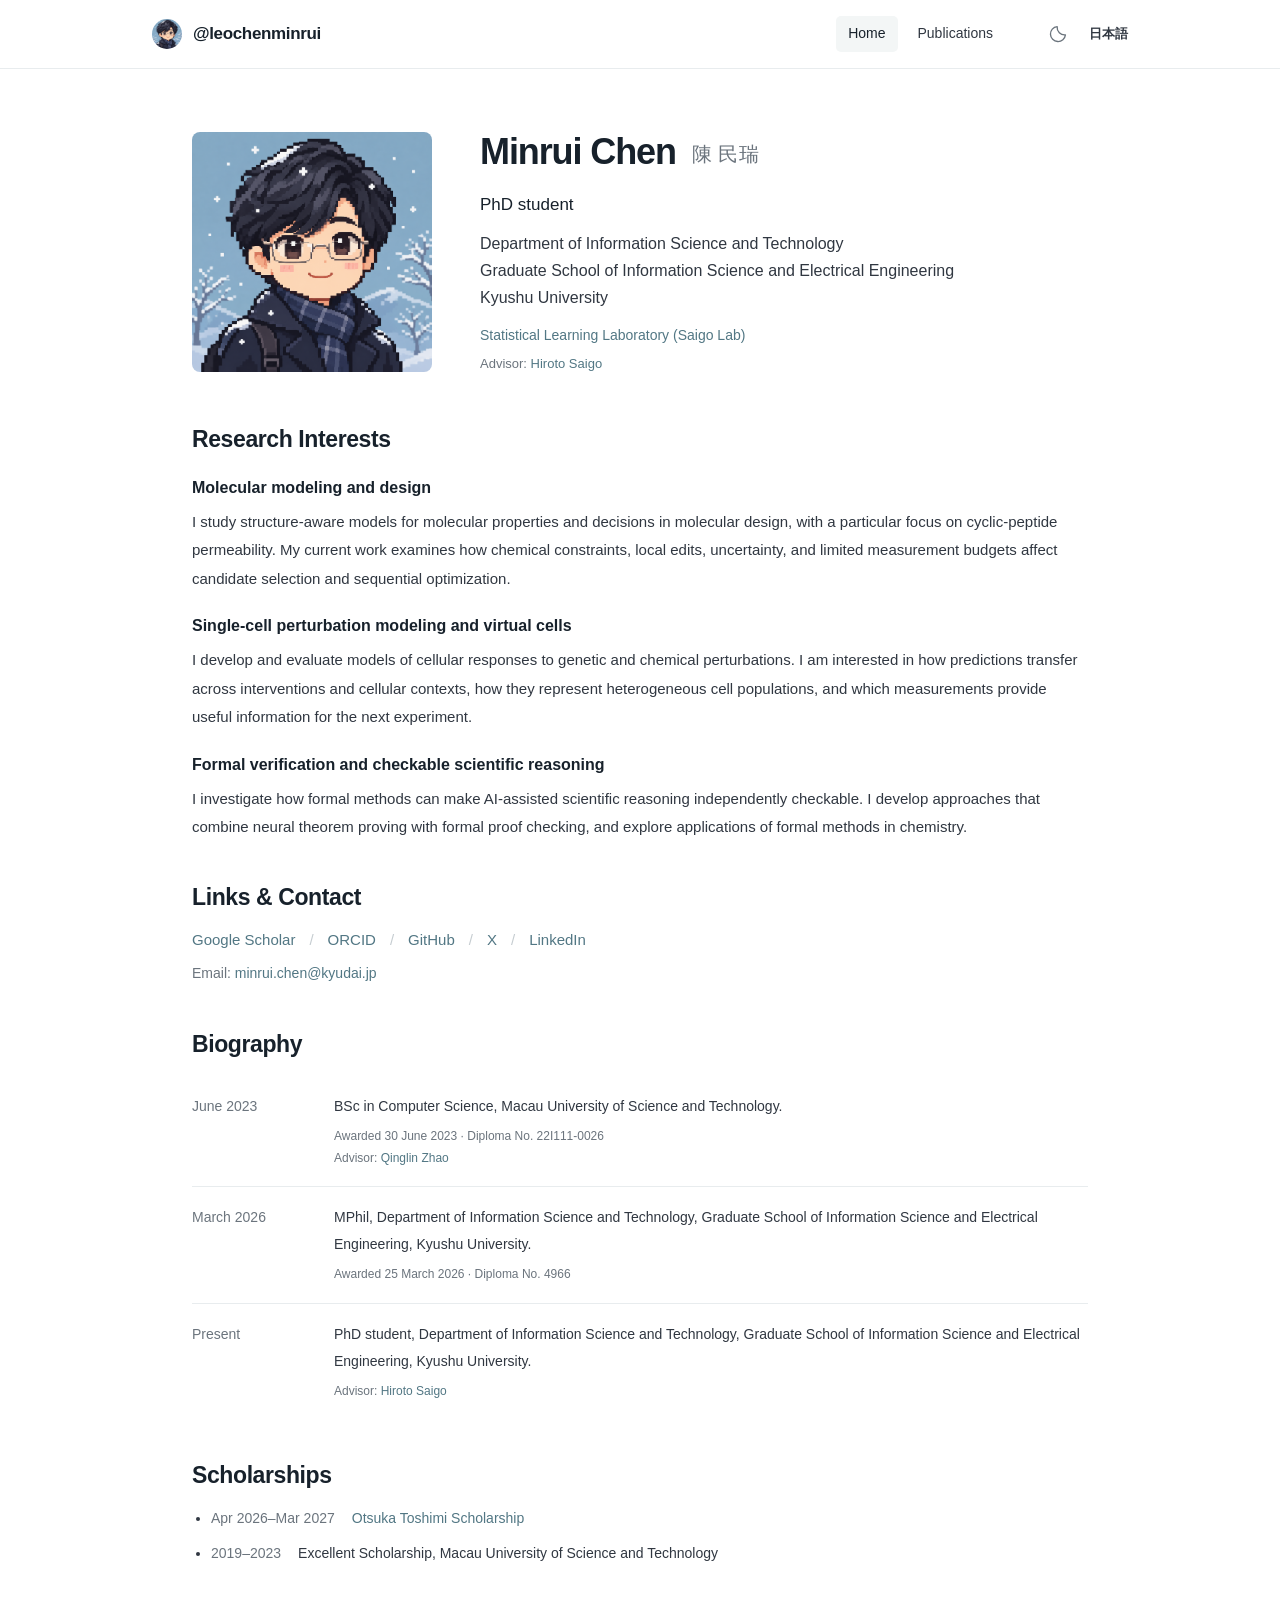
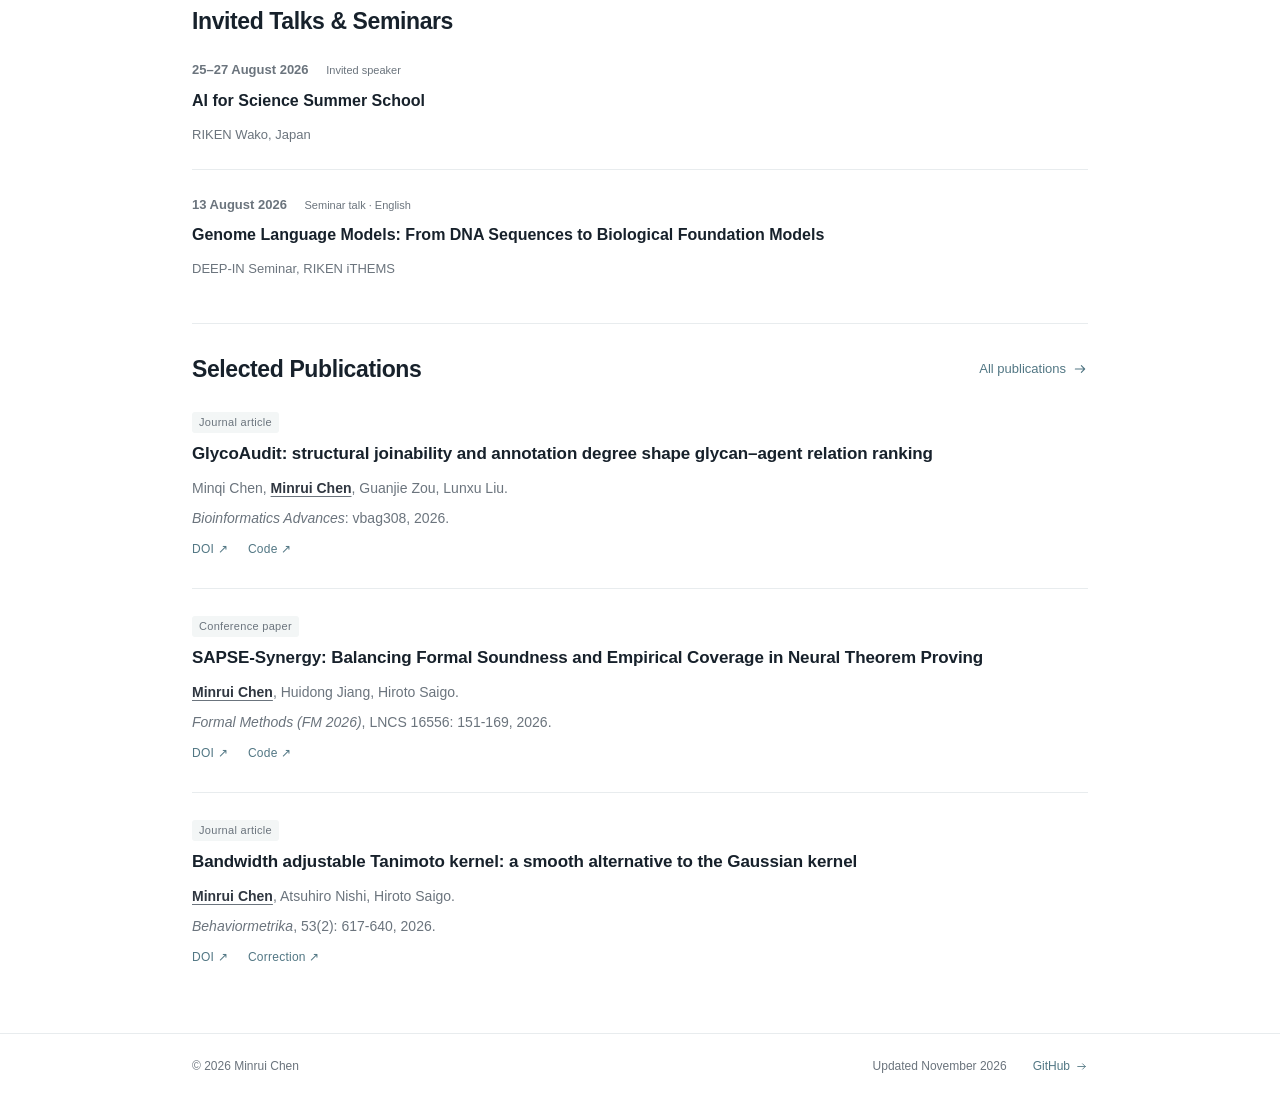
==== commit 774b29ac: "Link advisors to verified Google Scholar profiles" ====
--- a/site/en/index.html
+++ b/site/en/index.html
@@ -1,9 +1,9 @@
 <!doctype html><html lang="en"><head><meta charset="UTF-8"><meta name="viewport" content="width=device-width, initial-scale=1"><meta name="color-scheme" content="light dark"><title>Home | Minrui Chen</title><meta name="description" content="Minrui Chen, PhD student at Kyushu University. Research in machine learning, computational biology, optimization, and formal methods."><link rel="canonical" href="https://leochenminrui.github.io/en/"><link rel="alternate" hreflang="ja" href="https://leochenminrui.github.io/ja/"><link rel="alternate" hreflang="en" href="https://leochenminrui.github.io/en/"><link rel="alternate" hreflang="x-default" href="https://leochenminrui.github.io/ja/"><meta property="og:type" content="website"><meta property="og:title" content="Home | Minrui Chen"><meta property="og:description" content="Minrui Chen, PhD student at Kyushu University. Research in machine learning, computational biology, optimization, and formal methods."><meta property="og:url" content="https://leochenminrui.github.io/en/"><meta property="og:image" content="https://leochenminrui.github.io/assets/avatar.png"><meta name="twitter:card" content="summary"><link rel="icon" href="../assets/avatar.png" type="image/png"><script src="../assets/theme.js"></script><link rel="stylesheet" href="../assets/style.css"><script defer src="../assets/main.js"></script><script type="application/ld+json">{"@context": "https://schema.org", "@type": "Person", "name": "Minrui Chen", "alternateName": "陳 民瑞", "url": "https://leochenminrui.github.io", "image": "https://leochenminrui.github.io/assets/avatar.png", "affiliation": {"@type": "Organization", "name": "Kyushu University"}, "sameAs": ["https://scholar.google.com/citations?user=_2mpWrUAAAAJ", "https://github.com/leochenminrui", "https://orcid.org/0000-0002-5845-3200"]}</script></head>
 <body><a class="skip-link" href="#main">Skip to content</a><header class="site-header"><nav class="nav-shell" aria-label="Main navigation"><a class="brand" href="./"><img src="../assets/avatar.png" alt="" width="30" height="30"><span>@leochenminrui</span></a><div class="nav-links" id="navigation"><a href="./" aria-current="page">Home</a><a href="./publications/" >Publications</a></div><div class="nav-actions"><button class="theme-toggle icon-button" type="button" aria-label="Switch to dark mode" aria-pressed="false" hidden><svg class="icon icon-moon" viewBox="0 0 24 24" fill="none" stroke="currentColor" stroke-width="1.6" stroke-linecap="round" stroke-linejoin="round" aria-hidden="true"><path d="M20.9 13A9 9 0 0 1 11 3.1 9 9 0 1 0 20.9 13Z"/></svg><svg class="icon icon-sun" viewBox="0 0 24 24" fill="none" stroke="currentColor" stroke-width="1.6" stroke-linecap="round" stroke-linejoin="round" aria-hidden="true"><circle cx="12" cy="12" r="4"/><path d="M12 2v2m0 16v2M2 12h2m16 0h2M5 5l1.4 1.4m11.2 11.2L19 19M5 19l1.4-1.4M17.6 6.4 19 5"/></svg></button><a class="language-toggle" href="../ja/" lang="ja" hreflang="ja" aria-label="日本語に切り替え">日本語</a><button class="menu-toggle icon-button" type="button" aria-controls="navigation" aria-expanded="false" aria-label="Open navigation menu" hidden><svg class="icon icon-menu" viewBox="0 0 24 24" fill="none" stroke="currentColor" stroke-width="1.6" stroke-linecap="round" stroke-linejoin="round" aria-hidden="true"><path d="M4 6h16M4 12h16M4 18h16"/></svg></button></div></nav></header>
-<main id="main" class="content home-page"><section class="profile" aria-labelledby="profile-name"><img class="portrait" src="../assets/avatar.png" width="240" height="240" alt="Pixel-art portrait of Minrui Chen" fetchpriority="high"><div class="profile-text"><h1 id="profile-name">Minrui Chen<span class="other-name" lang="ja">陳 民瑞</span></h1><p class="role">PhD student</p><p class="affiliation">Department of Information Science and Technology<br>Graduate School of Information Science and Electrical Engineering<br>Kyushu University</p><p class="lab"><a href="https://www.isee.kyushu-u.ac.jp/laboratory_ist.html#saigo">Statistical Learning Laboratory (Saigo Lab)</a></p><p class="advisor">Advisor: <a href="https://hyoka.ofc.kyushu-u.ac.jp/html/100021288_ja.html">Hiroto Saigo</a></p></div></section>
+<main id="main" class="content home-page"><section class="profile" aria-labelledby="profile-name"><img class="portrait" src="../assets/avatar.png" width="240" height="240" alt="Pixel-art portrait of Minrui Chen" fetchpriority="high"><div class="profile-text"><h1 id="profile-name">Minrui Chen<span class="other-name" lang="ja">陳 民瑞</span></h1><p class="role">PhD student</p><p class="affiliation">Department of Information Science and Technology<br>Graduate School of Information Science and Electrical Engineering<br>Kyushu University</p><p class="lab"><a href="https://www.isee.kyushu-u.ac.jp/laboratory_ist.html#saigo">Statistical Learning Laboratory (Saigo Lab)</a></p><p class="advisor">Advisor: <a href="https://scholar.google.com/citations?user=-KdwKiMAAAAJ">Hiroto Saigo</a></p></div></section>
     <section class="section research-copy"><h2>Research Interests</h2><div class="research-theme"><h3>Molecular modeling and design</h3><p>I study structure-aware models for molecular properties and decisions in molecular design, with a particular focus on cyclic-peptide permeability. My current work examines how chemical constraints, local edits, uncertainty, and limited measurement budgets affect candidate selection and sequential optimization.</p></div><div class="research-theme"><h3>Single-cell perturbation modeling and virtual cells</h3><p>I develop and evaluate models of cellular responses to genetic and chemical perturbations. I am interested in how predictions transfer across interventions and cellular contexts, how they represent heterogeneous cell populations, and which measurements provide useful information for the next experiment.</p></div><div class="research-theme"><h3>Formal verification and checkable scientific reasoning</h3><p>I investigate how formal methods can make AI-assisted scientific reasoning independently checkable. I develop approaches that combine neural theorem proving with formal proof checking, and explore applications of formal methods in chemistry.</p></div></section>
     <section class="section links-section"><h2>Links & Contact</h2><div class="link-list"><a href="https://scholar.google.com/citations?user=_2mpWrUAAAAJ">Google Scholar</a><span aria-hidden="true">/</span><a href="https://orcid.org/0000-0002-5845-3200">ORCID</a><span aria-hidden="true">/</span><a href="https://github.com/leochenminrui">GitHub</a><span aria-hidden="true">/</span><a href="https://x.com/leo_minrui_chen">X</a><span aria-hidden="true">/</span><a href="https://www.linkedin.com/in/min-rui-chen-271707227/">LinkedIn</a></div><p class="email">Email: <a href="mailto:minrui.chen@kyudai.jp">minrui.chen@kyudai.jp</a></p></section>
-    <section class="section biography"><h2>Biography</h2><table class="biography-table english-table"><caption class="visually-hidden">Education and biography</caption><tbody><tr><th scope="row">June 2023</th><td>BSc in Computer Science, Macau University of Science and Technology.<span class="biography-detail">Awarded 30 June 2023 · Diploma No. 22I111-0026<br>Advisor: Qinglin Zhao</span></td></tr><tr><th scope="row">March 2026</th><td>MPhil, Department of Information Science and Technology, Graduate School of Information Science and Electrical Engineering, Kyushu University.<span class="biography-detail">Awarded 25 March 2026 · Diploma No. 4966</span></td></tr><tr><th scope="row">Present</th><td>PhD student, Department of Information Science and Technology, Graduate School of Information Science and Electrical Engineering, Kyushu University.<span class="biography-detail">Advisor: Hiroto Saigo</span></td></tr></tbody></table></section>
+    <section class="section biography"><h2>Biography</h2><table class="biography-table english-table"><caption class="visually-hidden">Education and biography</caption><tbody><tr><th scope="row">June 2023</th><td>BSc in Computer Science, Macau University of Science and Technology.<span class="biography-detail">Awarded 30 June 2023 · Diploma No. 22I111-0026<br>Advisor: <a href="https://scholar.google.com/citations?user=u7SB4nEAAAAJ">Qinglin Zhao</a></span></td></tr><tr><th scope="row">March 2026</th><td>MPhil, Department of Information Science and Technology, Graduate School of Information Science and Electrical Engineering, Kyushu University.<span class="biography-detail">Awarded 25 March 2026 · Diploma No. 4966</span></td></tr><tr><th scope="row">Present</th><td>PhD student, Department of Information Science and Technology, Graduate School of Information Science and Electrical Engineering, Kyushu University.<span class="biography-detail">Advisor: <a href="https://scholar.google.com/citations?user=-KdwKiMAAAAJ">Hiroto Saigo</a></span></td></tr></tbody></table></section>
     <section class="section awards"><h2>Scholarships</h2><ul class="scholarship-list"><li><span class="award-period">Apr 2026–Mar 2027</span><a href="https://www.otsukafoundation.org/">Otsuka Toshimi Scholarship</a></li><li><span class="award-period">2019–2023</span>Excellent Scholarship, Macau University of Science and Technology</li></ul></section>
     <section class="section talks-home"><h2>Invited Talks & Seminars</h2><ol class="presentation-list"><li class="presentation"><p class="presentation-year">25–27 August 2026 <span>Invited speaker</span></p><h3><a href="https://ithems.riken.jp/en/events/ai-for-science-summer-school">AI for Science Summer School</a></h3><p class="venue">RIKEN Wako, Japan</p></li><li class="presentation"><p class="presentation-year">13 August 2026 <span>Seminar talk · English</span></p><h3><a href="https://ithems.riken.jp/en/events/genome-language-models-from-dna-sequences-to-biological-foundation-models">Genome Language Models: From DNA Sequences to Biological Foundation Models</a></h3><p class="venue">DEEP-IN Seminar, RIKEN iTHEMS</p></li></ol></section>
     <section class="section recent"><div class="section-heading"><h2>Selected Publications</h2><a class="text-link" href="publications/">All publications <svg class="icon icon-arrow" viewBox="0 0 24 24" fill="none" stroke="currentColor" stroke-width="1.6" stroke-linecap="round" stroke-linejoin="round" aria-hidden="true"><path d="M5 12h14m-5-5 5 5-5 5"/></svg></a></div><ol class="publication-list"><li class="publication" id="glycoaudit" data-status="published"><div class="pub-heading"><span class="pub-kind">Journal article</span></div>
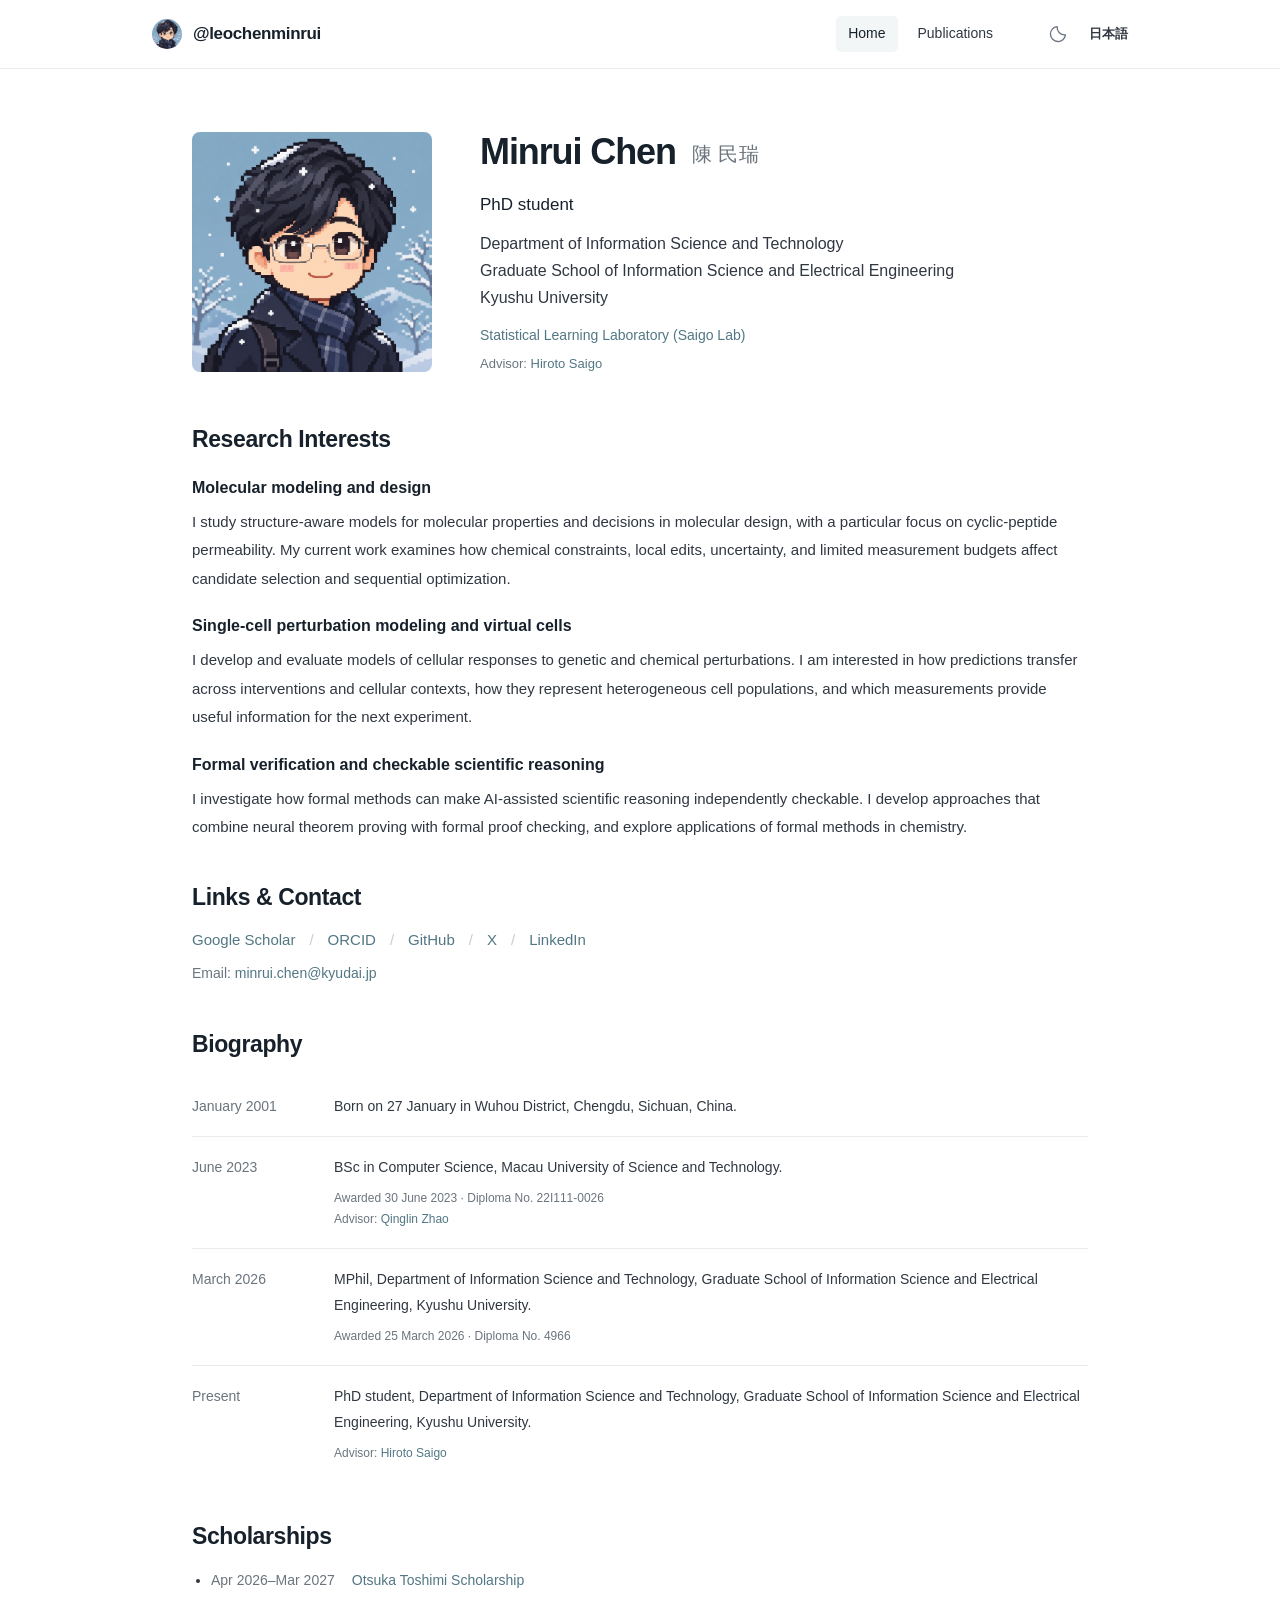
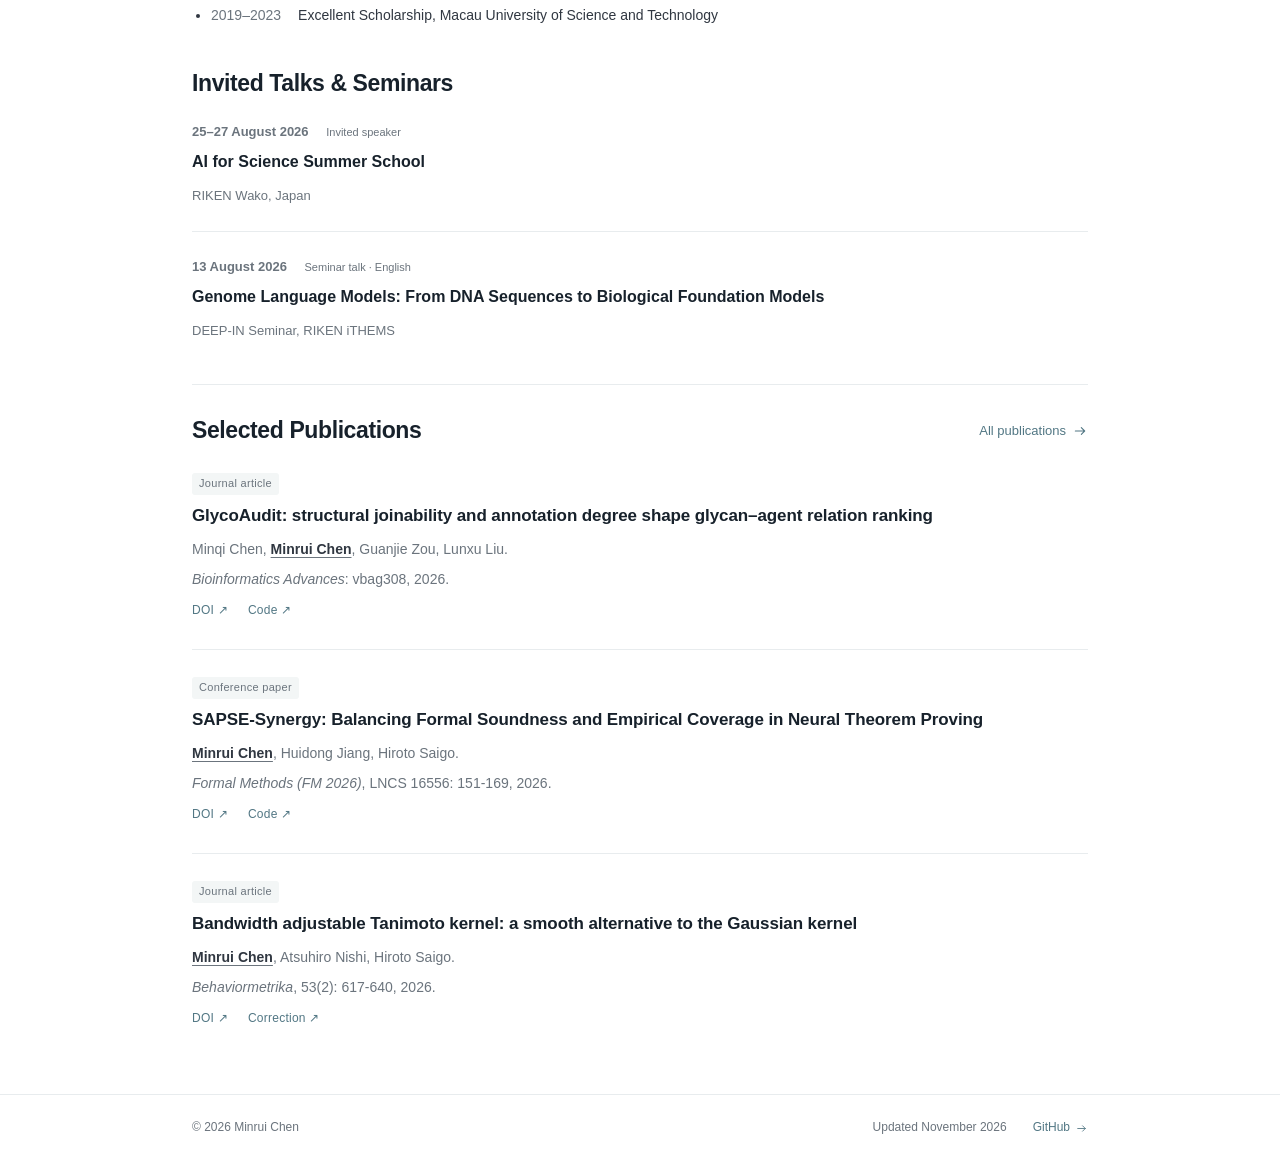
==== commit 5450f81d: "Add birth date and Chengdu birthplace to bilingual biography" ====
--- a/site/en/index.html
+++ b/site/en/index.html
@@ -3,7 +3,7 @@
 <main id="main" class="content home-page"><section class="profile" aria-labelledby="profile-name"><img class="portrait" src="../assets/avatar.png" width="240" height="240" alt="Pixel-art portrait of Minrui Chen" fetchpriority="high"><div class="profile-text"><h1 id="profile-name">Minrui Chen<span class="other-name" lang="ja">陳 民瑞</span></h1><p class="role">PhD student</p><p class="affiliation">Department of Information Science and Technology<br>Graduate School of Information Science and Electrical Engineering<br>Kyushu University</p><p class="lab"><a href="https://www.isee.kyushu-u.ac.jp/laboratory_ist.html#saigo">Statistical Learning Laboratory (Saigo Lab)</a></p><p class="advisor">Advisor: <a href="https://scholar.google.com/citations?user=-KdwKiMAAAAJ">Hiroto Saigo</a></p></div></section>
     <section class="section research-copy"><h2>Research Interests</h2><div class="research-theme"><h3>Molecular modeling and design</h3><p>I study structure-aware models for molecular properties and decisions in molecular design, with a particular focus on cyclic-peptide permeability. My current work examines how chemical constraints, local edits, uncertainty, and limited measurement budgets affect candidate selection and sequential optimization.</p></div><div class="research-theme"><h3>Single-cell perturbation modeling and virtual cells</h3><p>I develop and evaluate models of cellular responses to genetic and chemical perturbations. I am interested in how predictions transfer across interventions and cellular contexts, how they represent heterogeneous cell populations, and which measurements provide useful information for the next experiment.</p></div><div class="research-theme"><h3>Formal verification and checkable scientific reasoning</h3><p>I investigate how formal methods can make AI-assisted scientific reasoning independently checkable. I develop approaches that combine neural theorem proving with formal proof checking, and explore applications of formal methods in chemistry.</p></div></section>
     <section class="section links-section"><h2>Links & Contact</h2><div class="link-list"><a href="https://scholar.google.com/citations?user=_2mpWrUAAAAJ">Google Scholar</a><span aria-hidden="true">/</span><a href="https://orcid.org/0000-0002-5845-3200">ORCID</a><span aria-hidden="true">/</span><a href="https://github.com/leochenminrui">GitHub</a><span aria-hidden="true">/</span><a href="https://x.com/leo_minrui_chen">X</a><span aria-hidden="true">/</span><a href="https://www.linkedin.com/in/min-rui-chen-271707227/">LinkedIn</a></div><p class="email">Email: <a href="mailto:minrui.chen@kyudai.jp">minrui.chen@kyudai.jp</a></p></section>
-    <section class="section biography"><h2>Biography</h2><table class="biography-table english-table"><caption class="visually-hidden">Education and biography</caption><tbody><tr><th scope="row">June 2023</th><td>BSc in Computer Science, Macau University of Science and Technology.<span class="biography-detail">Awarded 30 June 2023 · Diploma No. 22I111-0026<br>Advisor: <a href="https://scholar.google.com/citations?user=u7SB4nEAAAAJ">Qinglin Zhao</a></span></td></tr><tr><th scope="row">March 2026</th><td>MPhil, Department of Information Science and Technology, Graduate School of Information Science and Electrical Engineering, Kyushu University.<span class="biography-detail">Awarded 25 March 2026 · Diploma No. 4966</span></td></tr><tr><th scope="row">Present</th><td>PhD student, Department of Information Science and Technology, Graduate School of Information Science and Electrical Engineering, Kyushu University.<span class="biography-detail">Advisor: <a href="https://scholar.google.com/citations?user=-KdwKiMAAAAJ">Hiroto Saigo</a></span></td></tr></tbody></table></section>
+    <section class="section biography"><h2>Biography</h2><table class="biography-table english-table"><caption class="visually-hidden">Education and biography</caption><tbody><tr><th scope="row">January 2001</th><td>Born on 27 January in Wuhou District, Chengdu, Sichuan, China.</td></tr><tr><th scope="row">June 2023</th><td>BSc in Computer Science, Macau University of Science and Technology.<span class="biography-detail">Awarded 30 June 2023 · Diploma No. 22I111-0026<br>Advisor: <a href="https://scholar.google.com/citations?user=u7SB4nEAAAAJ">Qinglin Zhao</a></span></td></tr><tr><th scope="row">March 2026</th><td>MPhil, Department of Information Science and Technology, Graduate School of Information Science and Electrical Engineering, Kyushu University.<span class="biography-detail">Awarded 25 March 2026 · Diploma No. 4966</span></td></tr><tr><th scope="row">Present</th><td>PhD student, Department of Information Science and Technology, Graduate School of Information Science and Electrical Engineering, Kyushu University.<span class="biography-detail">Advisor: <a href="https://scholar.google.com/citations?user=-KdwKiMAAAAJ">Hiroto Saigo</a></span></td></tr></tbody></table></section>
     <section class="section awards"><h2>Scholarships</h2><ul class="scholarship-list"><li><span class="award-period">Apr 2026–Mar 2027</span><a href="https://www.otsukafoundation.org/">Otsuka Toshimi Scholarship</a></li><li><span class="award-period">2019–2023</span>Excellent Scholarship, Macau University of Science and Technology</li></ul></section>
     <section class="section talks-home"><h2>Invited Talks & Seminars</h2><ol class="presentation-list"><li class="presentation"><p class="presentation-year">25–27 August 2026 <span>Invited speaker</span></p><h3><a href="https://ithems.riken.jp/en/events/ai-for-science-summer-school">AI for Science Summer School</a></h3><p class="venue">RIKEN Wako, Japan</p></li><li class="presentation"><p class="presentation-year">13 August 2026 <span>Seminar talk · English</span></p><h3><a href="https://ithems.riken.jp/en/events/genome-language-models-from-dna-sequences-to-biological-foundation-models">Genome Language Models: From DNA Sequences to Biological Foundation Models</a></h3><p class="venue">DEEP-IN Seminar, RIKEN iTHEMS</p></li></ol></section>
     <section class="section recent"><div class="section-heading"><h2>Selected Publications</h2><a class="text-link" href="publications/">All publications <svg class="icon icon-arrow" viewBox="0 0 24 24" fill="none" stroke="currentColor" stroke-width="1.6" stroke-linecap="round" stroke-linejoin="round" aria-hidden="true"><path d="M5 12h14m-5-5 5 5-5 5"/></svg></a></div><ol class="publication-list"><li class="publication" id="glycoaudit" data-status="published"><div class="pub-heading"><span class="pub-kind">Journal article</span></div>
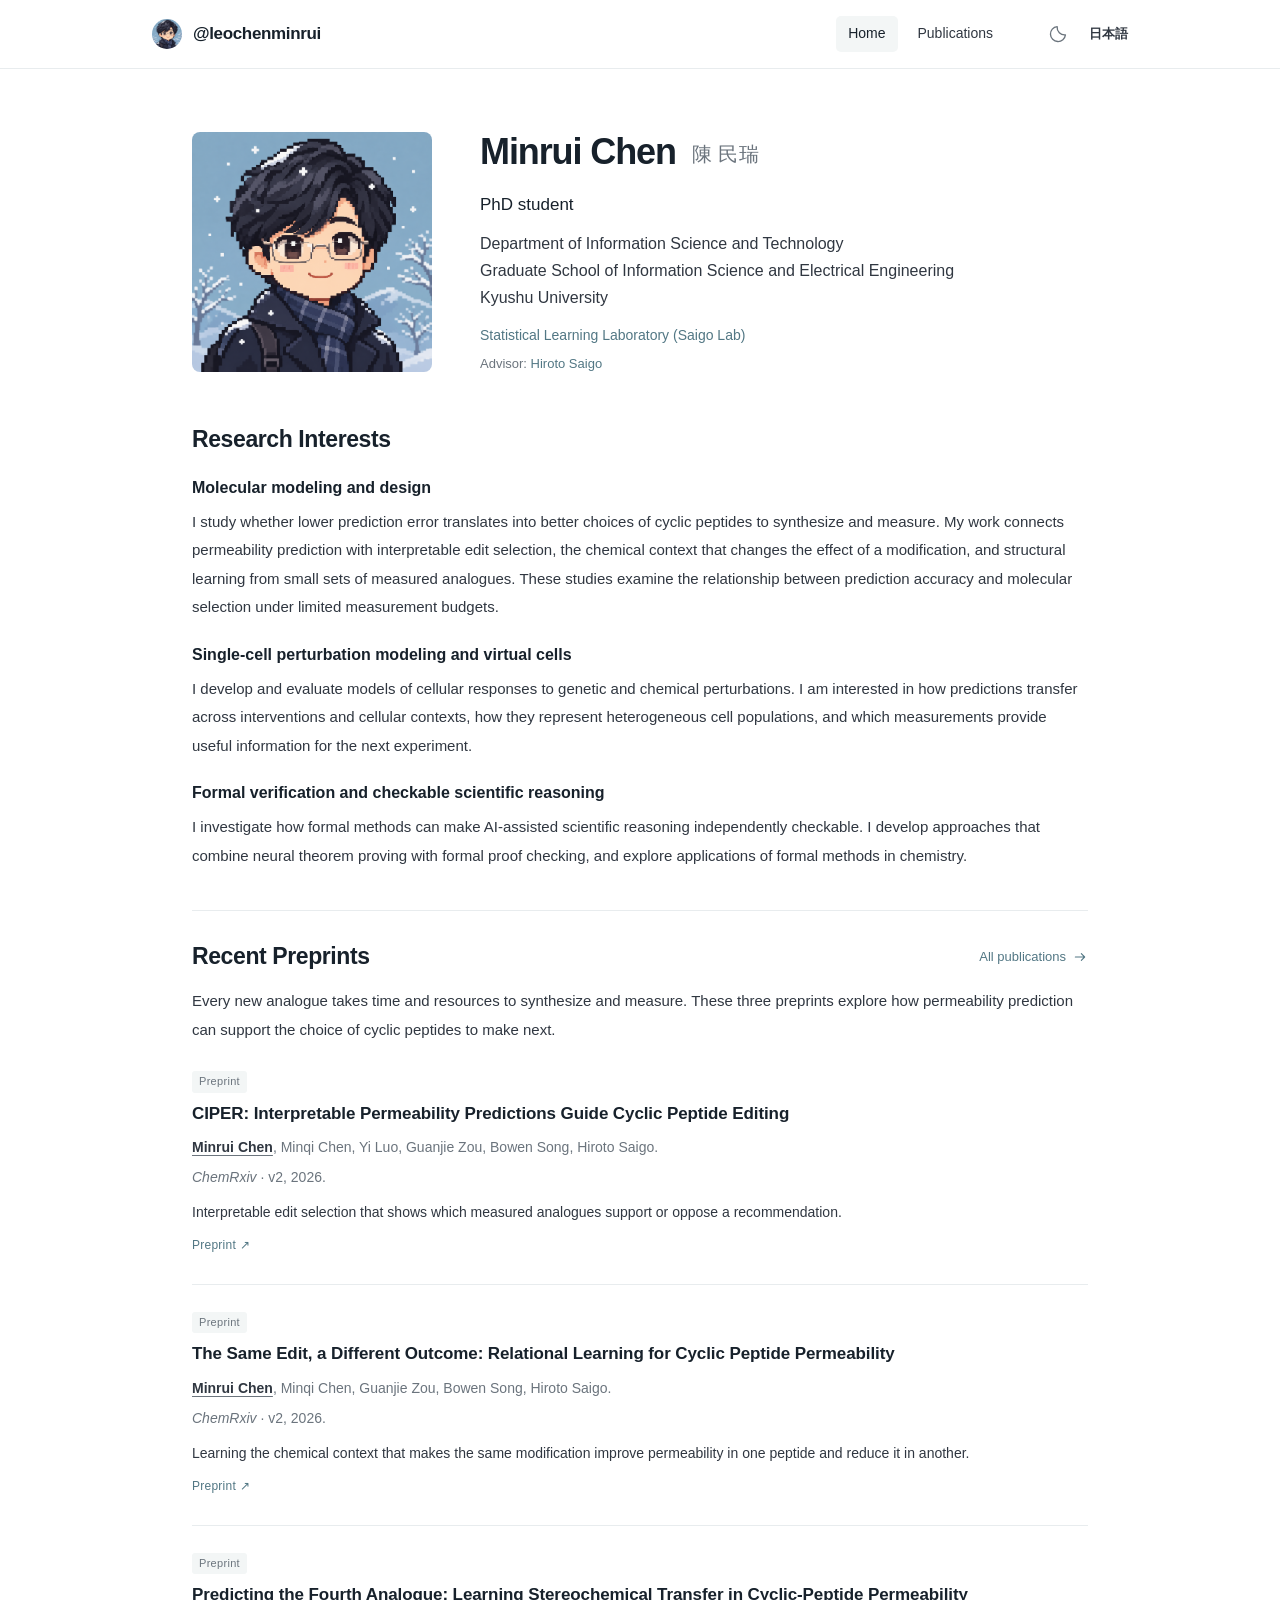
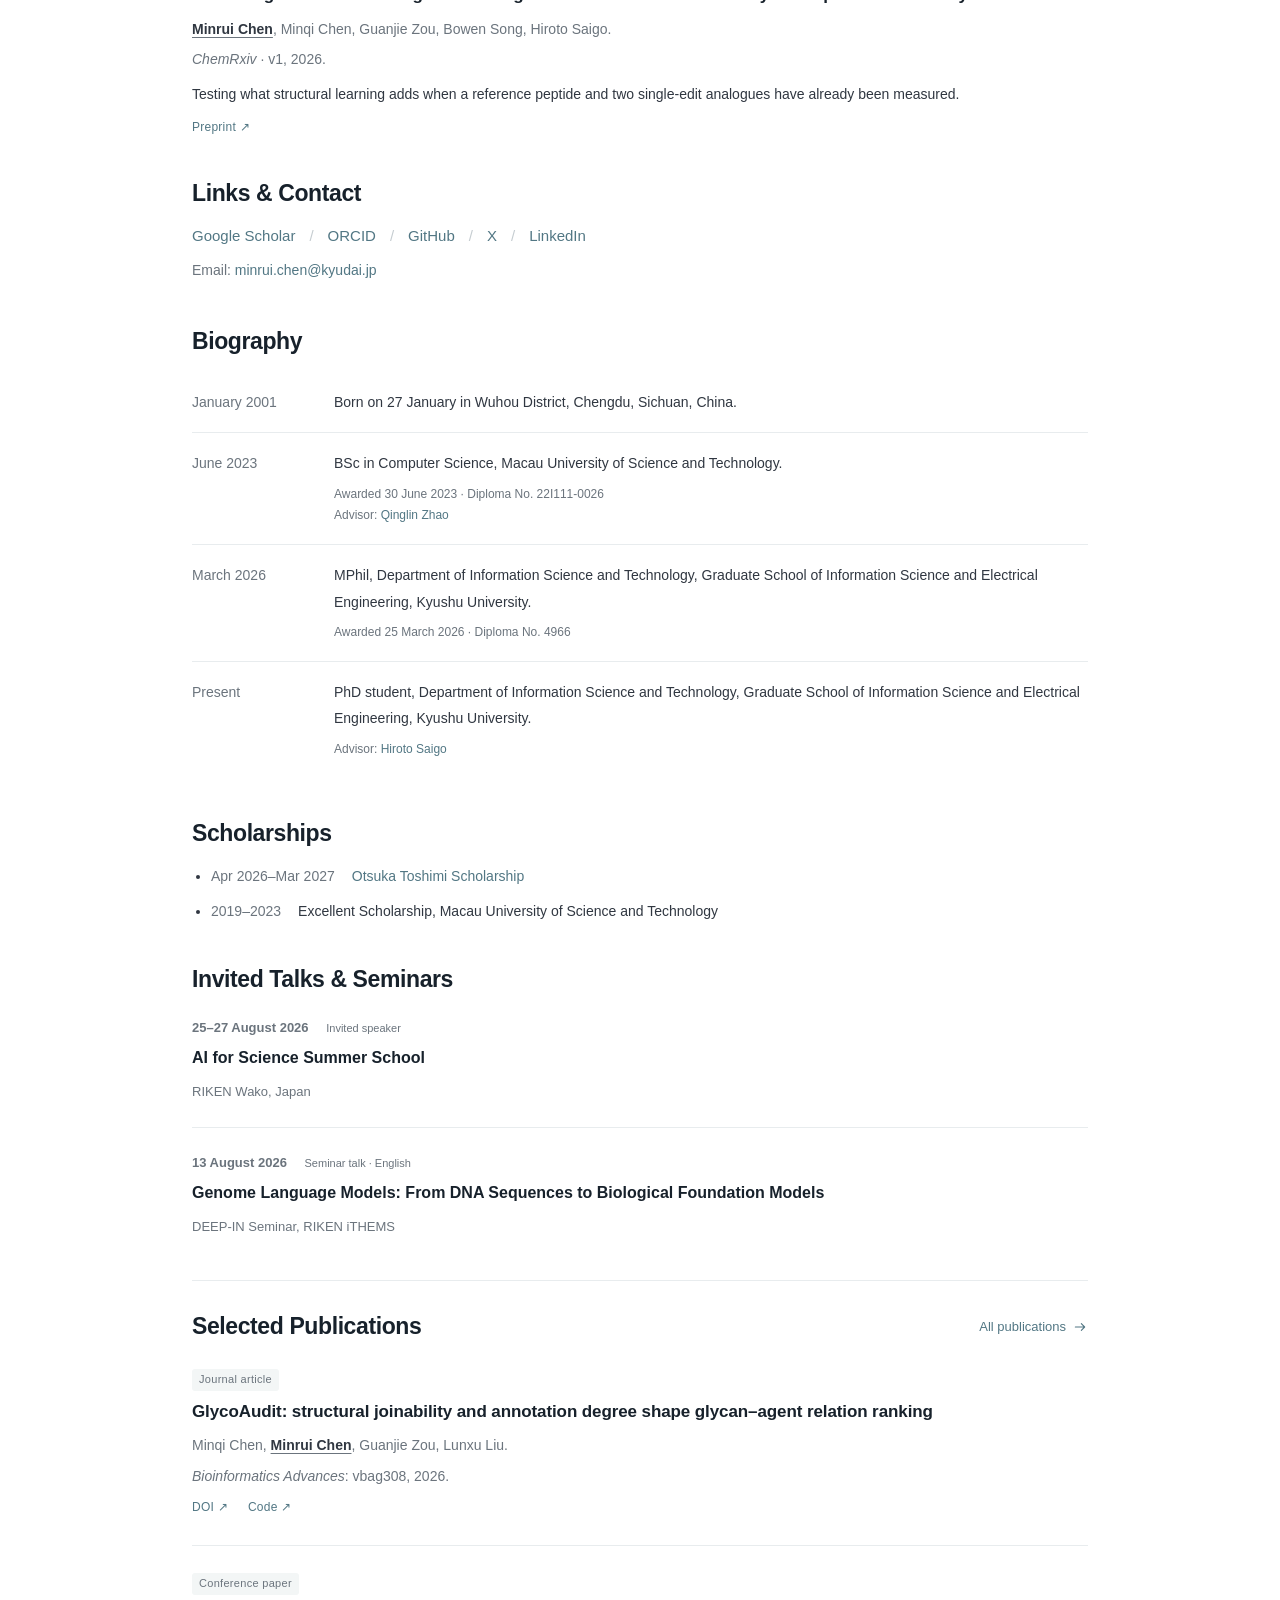
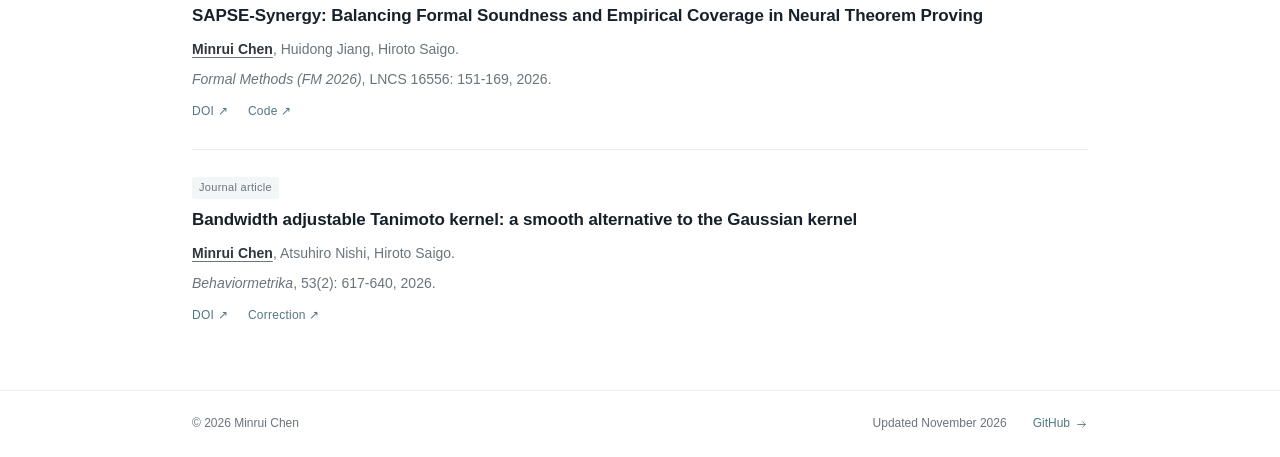
==== commit d5bc077c: "Feature cyclic-peptide preprints in Japanese and English" ====
--- a/site/en/index.html
+++ b/site/en/index.html
@@ -1,8 +1,15 @@
 <!doctype html><html lang="en"><head><meta charset="UTF-8"><meta name="viewport" content="width=device-width, initial-scale=1"><meta name="color-scheme" content="light dark"><title>Home | Minrui Chen</title><meta name="description" content="Minrui Chen, PhD student at Kyushu University. Research in machine learning, computational biology, optimization, and formal methods."><link rel="canonical" href="https://leochenminrui.github.io/en/"><link rel="alternate" hreflang="ja" href="https://leochenminrui.github.io/ja/"><link rel="alternate" hreflang="en" href="https://leochenminrui.github.io/en/"><link rel="alternate" hreflang="x-default" href="https://leochenminrui.github.io/ja/"><meta property="og:type" content="website"><meta property="og:title" content="Home | Minrui Chen"><meta property="og:description" content="Minrui Chen, PhD student at Kyushu University. Research in machine learning, computational biology, optimization, and formal methods."><meta property="og:url" content="https://leochenminrui.github.io/en/"><meta property="og:image" content="https://leochenminrui.github.io/assets/avatar.png"><meta name="twitter:card" content="summary"><link rel="icon" href="../assets/avatar.png" type="image/png"><script src="../assets/theme.js"></script><link rel="stylesheet" href="../assets/style.css"><script defer src="../assets/main.js"></script><script type="application/ld+json">{"@context": "https://schema.org", "@type": "Person", "name": "Minrui Chen", "alternateName": "陳 民瑞", "url": "https://leochenminrui.github.io", "image": "https://leochenminrui.github.io/assets/avatar.png", "affiliation": {"@type": "Organization", "name": "Kyushu University"}, "sameAs": ["https://scholar.google.com/citations?user=_2mpWrUAAAAJ", "https://github.com/leochenminrui", "https://orcid.org/0000-0002-5845-3200"]}</script></head>
 <body><a class="skip-link" href="#main">Skip to content</a><header class="site-header"><nav class="nav-shell" aria-label="Main navigation"><a class="brand" href="./"><img src="../assets/avatar.png" alt="" width="30" height="30"><span>@leochenminrui</span></a><div class="nav-links" id="navigation"><a href="./" aria-current="page">Home</a><a href="./publications/" >Publications</a></div><div class="nav-actions"><button class="theme-toggle icon-button" type="button" aria-label="Switch to dark mode" aria-pressed="false" hidden><svg class="icon icon-moon" viewBox="0 0 24 24" fill="none" stroke="currentColor" stroke-width="1.6" stroke-linecap="round" stroke-linejoin="round" aria-hidden="true"><path d="M20.9 13A9 9 0 0 1 11 3.1 9 9 0 1 0 20.9 13Z"/></svg><svg class="icon icon-sun" viewBox="0 0 24 24" fill="none" stroke="currentColor" stroke-width="1.6" stroke-linecap="round" stroke-linejoin="round" aria-hidden="true"><circle cx="12" cy="12" r="4"/><path d="M12 2v2m0 16v2M2 12h2m16 0h2M5 5l1.4 1.4m11.2 11.2L19 19M5 19l1.4-1.4M17.6 6.4 19 5"/></svg></button><a class="language-toggle" href="../ja/" lang="ja" hreflang="ja" aria-label="日本語に切り替え">日本語</a><button class="menu-toggle icon-button" type="button" aria-controls="navigation" aria-expanded="false" aria-label="Open navigation menu" hidden><svg class="icon icon-menu" viewBox="0 0 24 24" fill="none" stroke="currentColor" stroke-width="1.6" stroke-linecap="round" stroke-linejoin="round" aria-hidden="true"><path d="M4 6h16M4 12h16M4 18h16"/></svg></button></div></nav></header>
 <main id="main" class="content home-page"><section class="profile" aria-labelledby="profile-name"><img class="portrait" src="../assets/avatar.png" width="240" height="240" alt="Pixel-art portrait of Minrui Chen" fetchpriority="high"><div class="profile-text"><h1 id="profile-name">Minrui Chen<span class="other-name" lang="ja">陳 民瑞</span></h1><p class="role">PhD student</p><p class="affiliation">Department of Information Science and Technology<br>Graduate School of Information Science and Electrical Engineering<br>Kyushu University</p><p class="lab"><a href="https://www.isee.kyushu-u.ac.jp/laboratory_ist.html#saigo">Statistical Learning Laboratory (Saigo Lab)</a></p><p class="advisor">Advisor: <a href="https://scholar.google.com/citations?user=-KdwKiMAAAAJ">Hiroto Saigo</a></p></div></section>
-    <section class="section research-copy"><h2>Research Interests</h2><div class="research-theme"><h3>Molecular modeling and design</h3><p>I study structure-aware models for molecular properties and decisions in molecular design, with a particular focus on cyclic-peptide permeability. My current work examines how chemical constraints, local edits, uncertainty, and limited measurement budgets affect candidate selection and sequential optimization.</p></div><div class="research-theme"><h3>Single-cell perturbation modeling and virtual cells</h3><p>I develop and evaluate models of cellular responses to genetic and chemical perturbations. I am interested in how predictions transfer across interventions and cellular contexts, how they represent heterogeneous cell populations, and which measurements provide useful information for the next experiment.</p></div><div class="research-theme"><h3>Formal verification and checkable scientific reasoning</h3><p>I investigate how formal methods can make AI-assisted scientific reasoning independently checkable. I develop approaches that combine neural theorem proving with formal proof checking, and explore applications of formal methods in chemistry.</p></div></section>
-    <section class="section links-section"><h2>Links & Contact</h2><div class="link-list"><a href="https://scholar.google.com/citations?user=_2mpWrUAAAAJ">Google Scholar</a><span aria-hidden="true">/</span><a href="https://orcid.org/0000-0002-5845-3200">ORCID</a><span aria-hidden="true">/</span><a href="https://github.com/leochenminrui">GitHub</a><span aria-hidden="true">/</span><a href="https://x.com/leo_minrui_chen">X</a><span aria-hidden="true">/</span><a href="https://www.linkedin.com/in/min-rui-chen-271707227/">LinkedIn</a></div><p class="email">Email: <a href="mailto:minrui.chen@kyudai.jp">minrui.chen@kyudai.jp</a></p></section>
+    <section class="section research-copy"><h2>Research Interests</h2><div class="research-theme"><h3>Molecular modeling and design</h3><p>I study whether lower prediction error translates into better choices of cyclic peptides to synthesize and measure. My work connects permeability prediction with interpretable edit selection, the chemical context that changes the effect of a modification, and structural learning from small sets of measured analogues. These studies examine the relationship between prediction accuracy and molecular selection under limited measurement budgets.</p></div><div class="research-theme"><h3>Single-cell perturbation modeling and virtual cells</h3><p>I develop and evaluate models of cellular responses to genetic and chemical perturbations. I am interested in how predictions transfer across interventions and cellular contexts, how they represent heterogeneous cell populations, and which measurements provide useful information for the next experiment.</p></div><div class="research-theme"><h3>Formal verification and checkable scientific reasoning</h3><p>I investigate how formal methods can make AI-assisted scientific reasoning independently checkable. I develop approaches that combine neural theorem proving with formal proof checking, and explore applications of formal methods in chemistry.</p></div></section>
+    <section class="section latest-preprints" aria-labelledby="latest-preprints"><div class="section-heading"><h2 id="latest-preprints">Recent Preprints</h2><a class="text-link" href="publications/">All publications <svg class="icon icon-arrow" viewBox="0 0 24 24" fill="none" stroke="currentColor" stroke-width="1.6" stroke-linecap="round" stroke-linejoin="round" aria-hidden="true"><path d="M5 12h14m-5-5 5 5-5 5"/></svg></a></div><p class="preprint-intro">Every new analogue takes time and resources to synthesize and measure. These three preprints explore how permeability prediction can support the choice of cyclic peptides to make next.</p><ol class="publication-list"><li class="publication" id="ciper" data-status="preprint"><div class="pub-heading"><span class="pub-kind">Preprint</span></div>
+    <h3><a href="https://chemrxiv.org/doi/full/10.26434/chemrxiv.15012034/v2">CIPER: Interpretable Permeability Predictions Guide Cyclic Peptide Editing</a></h3><p class="authors"><strong class="self-author">Minrui Chen</strong>, Minqi Chen, Yi Luo, Guanjie Zou, Bowen Song, Hiroto Saigo.</p>
+    <p class="venue"><em>ChemRxiv</em> · v2, 2026.</p><p class="paper-summary">Interpretable edit selection that shows which measured analogues support or oppose a recommendation.</p><div class="paper-links"><a class="paper-link" href="https://chemrxiv.org/doi/full/10.26434/chemrxiv.15012034/v2">Preprint ↗</a></div></li><li class="publication" id="same-edit" data-status="preprint"><div class="pub-heading"><span class="pub-kind">Preprint</span></div>
+    <h3><a href="https://chemrxiv.org/doi/full/10.26434/chemrxiv.15012031/v2">The Same Edit, a Different Outcome: Relational Learning for Cyclic Peptide Permeability</a></h3><p class="authors"><strong class="self-author">Minrui Chen</strong>, Minqi Chen, Guanjie Zou, Bowen Song, Hiroto Saigo.</p>
+    <p class="venue"><em>ChemRxiv</em> · v2, 2026.</p><p class="paper-summary">Learning the chemical context that makes the same modification improve permeability in one peptide and reduce it in another.</p><div class="paper-links"><a class="paper-link" href="https://chemrxiv.org/doi/full/10.26434/chemrxiv.15012031/v2">Preprint ↗</a></div></li><li class="publication" id="fourth-analogue" data-status="preprint"><div class="pub-heading"><span class="pub-kind">Preprint</span></div>
+    <h3><a href="https://chemrxiv.org/doi/full/10.26434/chemrxiv.15012172/v1">Predicting the Fourth Analogue: Learning Stereochemical Transfer in Cyclic-Peptide Permeability</a></h3><p class="authors"><strong class="self-author">Minrui Chen</strong>, Minqi Chen, Guanjie Zou, Bowen Song, Hiroto Saigo.</p>
+    <p class="venue"><em>ChemRxiv</em> · v1, 2026.</p><p class="paper-summary">Testing what structural learning adds when a reference peptide and two single-edit analogues have already been measured.</p><div class="paper-links"><a class="paper-link" href="https://chemrxiv.org/doi/full/10.26434/chemrxiv.15012172/v1">Preprint ↗</a></div></li></ol></section>
+    <section class="section links-section"><h2>Links & Contact</h2><div class="link-list"><a href="https://scholar.google.com/citations?user=_2mpWrUAAAAJ">Google Scholar</a><span aria-hidden="true">/</span><a href="https://orcid.org/0000-0002-5845-3200">ORCID</a><span aria-hidden="true">/</span><a href="https://github.com/leochenminrui">GitHub</a><span aria-hidden="true">/</span><a href="https://x.com/leo_minrui_chen">X</a><span aria-hidden="true">/</span><a href="https://www.linkedin.com/in/leo-minruichen/">LinkedIn</a></div><p class="email">Email: <a href="mailto:minrui.chen@kyudai.jp">minrui.chen@kyudai.jp</a></p></section>
     <section class="section biography"><h2>Biography</h2><table class="biography-table english-table"><caption class="visually-hidden">Education and biography</caption><tbody><tr><th scope="row">January 2001</th><td>Born on 27 January in Wuhou District, Chengdu, Sichuan, China.</td></tr><tr><th scope="row">June 2023</th><td>BSc in Computer Science, Macau University of Science and Technology.<span class="biography-detail">Awarded 30 June 2023 · Diploma No. 22I111-0026<br>Advisor: <a href="https://scholar.google.com/citations?user=u7SB4nEAAAAJ">Qinglin Zhao</a></span></td></tr><tr><th scope="row">March 2026</th><td>MPhil, Department of Information Science and Technology, Graduate School of Information Science and Electrical Engineering, Kyushu University.<span class="biography-detail">Awarded 25 March 2026 · Diploma No. 4966</span></td></tr><tr><th scope="row">Present</th><td>PhD student, Department of Information Science and Technology, Graduate School of Information Science and Electrical Engineering, Kyushu University.<span class="biography-detail">Advisor: <a href="https://scholar.google.com/citations?user=-KdwKiMAAAAJ">Hiroto Saigo</a></span></td></tr></tbody></table></section>
     <section class="section awards"><h2>Scholarships</h2><ul class="scholarship-list"><li><span class="award-period">Apr 2026–Mar 2027</span><a href="https://www.otsukafoundation.org/">Otsuka Toshimi Scholarship</a></li><li><span class="award-period">2019–2023</span>Excellent Scholarship, Macau University of Science and Technology</li></ul></section>
     <section class="section talks-home"><h2>Invited Talks & Seminars</h2><ol class="presentation-list"><li class="presentation"><p class="presentation-year">25–27 August 2026 <span>Invited speaker</span></p><h3><a href="https://ithems.riken.jp/en/events/ai-for-science-summer-school">AI for Science Summer School</a></h3><p class="venue">RIKEN Wako, Japan</p></li><li class="presentation"><p class="presentation-year">13 August 2026 <span>Seminar talk · English</span></p><h3><a href="https://ithems.riken.jp/en/events/genome-language-models-from-dna-sequences-to-biological-foundation-models">Genome Language Models: From DNA Sequences to Biological Foundation Models</a></h3><p class="venue">DEEP-IN Seminar, RIKEN iTHEMS</p></li></ol></section>
--- a/site/assets/style.css
+++ b/site/assets/style.css
@@ -66,3 +66,8 @@
 .scholarship-list{margin:0;padding-left:19px;font-size:14px;line-height:1.8}
 .scholarship-list li+li{margin-top:10px}
 .award-period{color:var(--muted);margin-right:17px;white-space:nowrap}
+
+.latest-preprints{border-top:1px solid var(--line);padding-top:30px}
+.preprint-intro{font-size:15px;line-height:1.9;margin-top:15px}
+.publication .paper-summary{font-size:14px;line-height:1.85;margin-top:11px;color:var(--text)}
+@media(max-width:560px){.latest-preprints{padding-top:25px}.preprint-intro,.publication .paper-summary{font-size:14px}}
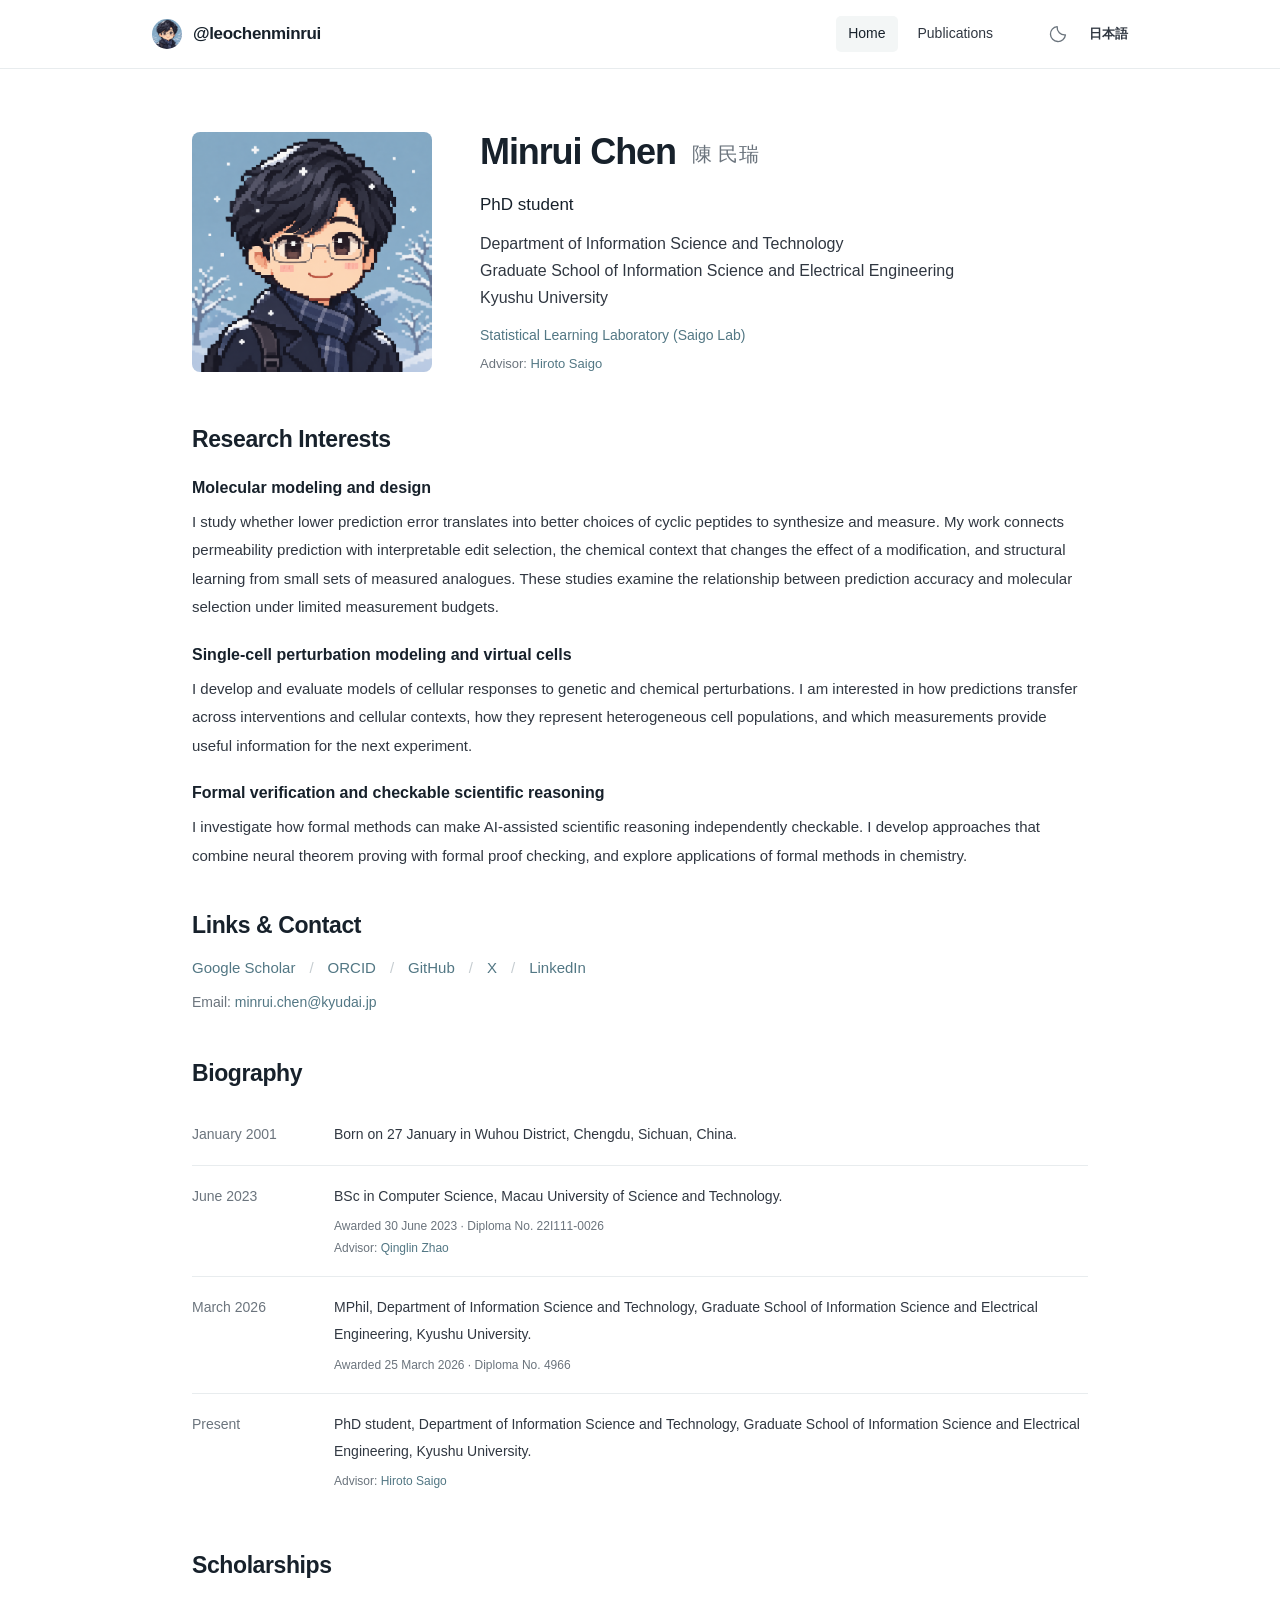
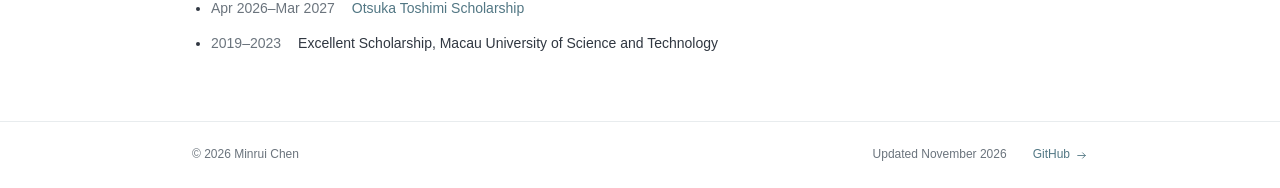
==== commit 358f62d0: "Simplify homepages to profile and research overview" ====
--- a/site/en/index.html
+++ b/site/en/index.html
@@ -2,21 +2,6 @@
 <body><a class="skip-link" href="#main">Skip to content</a><header class="site-header"><nav class="nav-shell" aria-label="Main navigation"><a class="brand" href="./"><img src="../assets/avatar.png" alt="" width="30" height="30"><span>@leochenminrui</span></a><div class="nav-links" id="navigation"><a href="./" aria-current="page">Home</a><a href="./publications/" >Publications</a></div><div class="nav-actions"><button class="theme-toggle icon-button" type="button" aria-label="Switch to dark mode" aria-pressed="false" hidden><svg class="icon icon-moon" viewBox="0 0 24 24" fill="none" stroke="currentColor" stroke-width="1.6" stroke-linecap="round" stroke-linejoin="round" aria-hidden="true"><path d="M20.9 13A9 9 0 0 1 11 3.1 9 9 0 1 0 20.9 13Z"/></svg><svg class="icon icon-sun" viewBox="0 0 24 24" fill="none" stroke="currentColor" stroke-width="1.6" stroke-linecap="round" stroke-linejoin="round" aria-hidden="true"><circle cx="12" cy="12" r="4"/><path d="M12 2v2m0 16v2M2 12h2m16 0h2M5 5l1.4 1.4m11.2 11.2L19 19M5 19l1.4-1.4M17.6 6.4 19 5"/></svg></button><a class="language-toggle" href="../ja/" lang="ja" hreflang="ja" aria-label="日本語に切り替え">日本語</a><button class="menu-toggle icon-button" type="button" aria-controls="navigation" aria-expanded="false" aria-label="Open navigation menu" hidden><svg class="icon icon-menu" viewBox="0 0 24 24" fill="none" stroke="currentColor" stroke-width="1.6" stroke-linecap="round" stroke-linejoin="round" aria-hidden="true"><path d="M4 6h16M4 12h16M4 18h16"/></svg></button></div></nav></header>
 <main id="main" class="content home-page"><section class="profile" aria-labelledby="profile-name"><img class="portrait" src="../assets/avatar.png" width="240" height="240" alt="Pixel-art portrait of Minrui Chen" fetchpriority="high"><div class="profile-text"><h1 id="profile-name">Minrui Chen<span class="other-name" lang="ja">陳 民瑞</span></h1><p class="role">PhD student</p><p class="affiliation">Department of Information Science and Technology<br>Graduate School of Information Science and Electrical Engineering<br>Kyushu University</p><p class="lab"><a href="https://www.isee.kyushu-u.ac.jp/laboratory_ist.html#saigo">Statistical Learning Laboratory (Saigo Lab)</a></p><p class="advisor">Advisor: <a href="https://scholar.google.com/citations?user=-KdwKiMAAAAJ">Hiroto Saigo</a></p></div></section>
     <section class="section research-copy"><h2>Research Interests</h2><div class="research-theme"><h3>Molecular modeling and design</h3><p>I study whether lower prediction error translates into better choices of cyclic peptides to synthesize and measure. My work connects permeability prediction with interpretable edit selection, the chemical context that changes the effect of a modification, and structural learning from small sets of measured analogues. These studies examine the relationship between prediction accuracy and molecular selection under limited measurement budgets.</p></div><div class="research-theme"><h3>Single-cell perturbation modeling and virtual cells</h3><p>I develop and evaluate models of cellular responses to genetic and chemical perturbations. I am interested in how predictions transfer across interventions and cellular contexts, how they represent heterogeneous cell populations, and which measurements provide useful information for the next experiment.</p></div><div class="research-theme"><h3>Formal verification and checkable scientific reasoning</h3><p>I investigate how formal methods can make AI-assisted scientific reasoning independently checkable. I develop approaches that combine neural theorem proving with formal proof checking, and explore applications of formal methods in chemistry.</p></div></section>
-    <section class="section latest-preprints" aria-labelledby="latest-preprints"><div class="section-heading"><h2 id="latest-preprints">Recent Preprints</h2><a class="text-link" href="publications/">All publications <svg class="icon icon-arrow" viewBox="0 0 24 24" fill="none" stroke="currentColor" stroke-width="1.6" stroke-linecap="round" stroke-linejoin="round" aria-hidden="true"><path d="M5 12h14m-5-5 5 5-5 5"/></svg></a></div><p class="preprint-intro">Every new analogue takes time and resources to synthesize and measure. These three preprints explore how permeability prediction can support the choice of cyclic peptides to make next.</p><ol class="publication-list"><li class="publication" id="ciper" data-status="preprint"><div class="pub-heading"><span class="pub-kind">Preprint</span></div>
-    <h3><a href="https://chemrxiv.org/doi/full/10.26434/chemrxiv.15012034/v2">CIPER: Interpretable Permeability Predictions Guide Cyclic Peptide Editing</a></h3><p class="authors"><strong class="self-author">Minrui Chen</strong>, Minqi Chen, Yi Luo, Guanjie Zou, Bowen Song, Hiroto Saigo.</p>
-    <p class="venue"><em>ChemRxiv</em> · v2, 2026.</p><p class="paper-summary">Interpretable edit selection that shows which measured analogues support or oppose a recommendation.</p><div class="paper-links"><a class="paper-link" href="https://chemrxiv.org/doi/full/10.26434/chemrxiv.15012034/v2">Preprint ↗</a></div></li><li class="publication" id="same-edit" data-status="preprint"><div class="pub-heading"><span class="pub-kind">Preprint</span></div>
-    <h3><a href="https://chemrxiv.org/doi/full/10.26434/chemrxiv.15012031/v2">The Same Edit, a Different Outcome: Relational Learning for Cyclic Peptide Permeability</a></h3><p class="authors"><strong class="self-author">Minrui Chen</strong>, Minqi Chen, Guanjie Zou, Bowen Song, Hiroto Saigo.</p>
-    <p class="venue"><em>ChemRxiv</em> · v2, 2026.</p><p class="paper-summary">Learning the chemical context that makes the same modification improve permeability in one peptide and reduce it in another.</p><div class="paper-links"><a class="paper-link" href="https://chemrxiv.org/doi/full/10.26434/chemrxiv.15012031/v2">Preprint ↗</a></div></li><li class="publication" id="fourth-analogue" data-status="preprint"><div class="pub-heading"><span class="pub-kind">Preprint</span></div>
-    <h3><a href="https://chemrxiv.org/doi/full/10.26434/chemrxiv.15012172/v1">Predicting the Fourth Analogue: Learning Stereochemical Transfer in Cyclic-Peptide Permeability</a></h3><p class="authors"><strong class="self-author">Minrui Chen</strong>, Minqi Chen, Guanjie Zou, Bowen Song, Hiroto Saigo.</p>
-    <p class="venue"><em>ChemRxiv</em> · v1, 2026.</p><p class="paper-summary">Testing what structural learning adds when a reference peptide and two single-edit analogues have already been measured.</p><div class="paper-links"><a class="paper-link" href="https://chemrxiv.org/doi/full/10.26434/chemrxiv.15012172/v1">Preprint ↗</a></div></li></ol></section>
     <section class="section links-section"><h2>Links & Contact</h2><div class="link-list"><a href="https://scholar.google.com/citations?user=_2mpWrUAAAAJ">Google Scholar</a><span aria-hidden="true">/</span><a href="https://orcid.org/0000-0002-5845-3200">ORCID</a><span aria-hidden="true">/</span><a href="https://github.com/leochenminrui">GitHub</a><span aria-hidden="true">/</span><a href="https://x.com/leo_minrui_chen">X</a><span aria-hidden="true">/</span><a href="https://www.linkedin.com/in/leo-minruichen/">LinkedIn</a></div><p class="email">Email: <a href="mailto:minrui.chen@kyudai.jp">minrui.chen@kyudai.jp</a></p></section>
     <section class="section biography"><h2>Biography</h2><table class="biography-table english-table"><caption class="visually-hidden">Education and biography</caption><tbody><tr><th scope="row">January 2001</th><td>Born on 27 January in Wuhou District, Chengdu, Sichuan, China.</td></tr><tr><th scope="row">June 2023</th><td>BSc in Computer Science, Macau University of Science and Technology.<span class="biography-detail">Awarded 30 June 2023 · Diploma No. 22I111-0026<br>Advisor: <a href="https://scholar.google.com/citations?user=u7SB4nEAAAAJ">Qinglin Zhao</a></span></td></tr><tr><th scope="row">March 2026</th><td>MPhil, Department of Information Science and Technology, Graduate School of Information Science and Electrical Engineering, Kyushu University.<span class="biography-detail">Awarded 25 March 2026 · Diploma No. 4966</span></td></tr><tr><th scope="row">Present</th><td>PhD student, Department of Information Science and Technology, Graduate School of Information Science and Electrical Engineering, Kyushu University.<span class="biography-detail">Advisor: <a href="https://scholar.google.com/citations?user=-KdwKiMAAAAJ">Hiroto Saigo</a></span></td></tr></tbody></table></section>
-    <section class="section awards"><h2>Scholarships</h2><ul class="scholarship-list"><li><span class="award-period">Apr 2026–Mar 2027</span><a href="https://www.otsukafoundation.org/">Otsuka Toshimi Scholarship</a></li><li><span class="award-period">2019–2023</span>Excellent Scholarship, Macau University of Science and Technology</li></ul></section>
-    <section class="section talks-home"><h2>Invited Talks & Seminars</h2><ol class="presentation-list"><li class="presentation"><p class="presentation-year">25–27 August 2026 <span>Invited speaker</span></p><h3><a href="https://ithems.riken.jp/en/events/ai-for-science-summer-school">AI for Science Summer School</a></h3><p class="venue">RIKEN Wako, Japan</p></li><li class="presentation"><p class="presentation-year">13 August 2026 <span>Seminar talk · English</span></p><h3><a href="https://ithems.riken.jp/en/events/genome-language-models-from-dna-sequences-to-biological-foundation-models">Genome Language Models: From DNA Sequences to Biological Foundation Models</a></h3><p class="venue">DEEP-IN Seminar, RIKEN iTHEMS</p></li></ol></section>
-    <section class="section recent"><div class="section-heading"><h2>Selected Publications</h2><a class="text-link" href="publications/">All publications <svg class="icon icon-arrow" viewBox="0 0 24 24" fill="none" stroke="currentColor" stroke-width="1.6" stroke-linecap="round" stroke-linejoin="round" aria-hidden="true"><path d="M5 12h14m-5-5 5 5-5 5"/></svg></a></div><ol class="publication-list"><li class="publication" id="glycoaudit" data-status="published"><div class="pub-heading"><span class="pub-kind">Journal article</span></div>
-    <h3><a href="https://doi.org/10.1093/bioadv/vbag308">GlycoAudit: structural joinability and annotation degree shape glycan–agent relation ranking</a></h3><p class="authors">Minqi Chen, <strong class="self-author">Minrui Chen</strong>, Guanjie Zou, Lunxu Liu.</p>
-    <p class="venue"><em>Bioinformatics Advances</em>: vbag308, 2026.</p><div class="paper-links"><a class="paper-link" href="https://doi.org/10.1093/bioadv/vbag308">DOI ↗</a><a class="paper-link" href="https://github.com/leochenminrui/GlycoAudit">Code ↗</a></div></li><li class="publication" id="sapse" data-status="published"><div class="pub-heading"><span class="pub-kind">Conference paper</span></div>
-    <h3><a href="https://doi.org/10.1007/978-3-032-26204-2_8">SAPSE-Synergy: Balancing Formal Soundness and Empirical Coverage in Neural Theorem Proving</a></h3><p class="authors"><strong class="self-author">Minrui Chen</strong>, Huidong Jiang, Hiroto Saigo.</p>
-    <p class="venue"><em>Formal Methods (FM 2026)</em>, LNCS 16556: 151-169, 2026.</p><div class="paper-links"><a class="paper-link" href="https://doi.org/10.1007/978-3-032-26204-2_8">DOI ↗</a><a class="paper-link" href="https://github.com/leochenminrui/SAPSE-Synergy">Code ↗</a></div></li><li class="publication" id="bat" data-status="published"><div class="pub-heading"><span class="pub-kind">Journal article</span></div>
-    <h3><a href="https://doi.org/10.1007/s41237-026-00296-7">Bandwidth adjustable Tanimoto kernel: a smooth alternative to the Gaussian kernel</a></h3><p class="authors"><strong class="self-author">Minrui Chen</strong>, Atsuhiro Nishi, Hiroto Saigo.</p>
-    <p class="venue"><em>Behaviormetrika</em>, 53(2): 617-640, 2026.</p><div class="paper-links"><a class="paper-link" href="https://doi.org/10.1007/s41237-026-00296-7">DOI ↗</a><a class="paper-link" href="https://doi.org/10.1007/s41237-026-00314-8">Correction ↗</a></div></li></ol></section></main><footer class="site-footer"><div><span>© 2026 Minrui Chen</span><span class="footer-note">Updated November 2026</span><a href="https://github.com/leochenminrui">GitHub <svg class="icon icon-arrow" viewBox="0 0 24 24" fill="none" stroke="currentColor" stroke-width="1.6" stroke-linecap="round" stroke-linejoin="round" aria-hidden="true"><path d="M5 12h14m-5-5 5 5-5 5"/></svg></a></div></footer></body></html>+    <section class="section awards"><h2>Scholarships</h2><ul class="scholarship-list"><li><span class="award-period">Apr 2026–Mar 2027</span><a href="https://www.otsukafoundation.org/">Otsuka Toshimi Scholarship</a></li><li><span class="award-period">2019–2023</span>Excellent Scholarship, Macau University of Science and Technology</li></ul></section></main><footer class="site-footer"><div><span>© 2026 Minrui Chen</span><span class="footer-note">Updated November 2026</span><a href="https://github.com/leochenminrui">GitHub <svg class="icon icon-arrow" viewBox="0 0 24 24" fill="none" stroke="currentColor" stroke-width="1.6" stroke-linecap="round" stroke-linejoin="round" aria-hidden="true"><path d="M5 12h14m-5-5 5 5-5 5"/></svg></a></div></footer></body></html>
--- a/site/assets/style.css
+++ b/site/assets/style.css
@@ -61,13 +61,9 @@
 .research-theme{margin-top:21px}
 .research-theme h3{font-size:16px;font-weight:600;margin-bottom:7px}
 .research-theme p{margin:0}
-.talks-home .presentation:first-child{padding-top:7px}
 
 .scholarship-list{margin:0;padding-left:19px;font-size:14px;line-height:1.8}
 .scholarship-list li+li{margin-top:10px}
 .award-period{color:var(--muted);margin-right:17px;white-space:nowrap}
 
-.latest-preprints{border-top:1px solid var(--line);padding-top:30px}
-.preprint-intro{font-size:15px;line-height:1.9;margin-top:15px}
 .publication .paper-summary{font-size:14px;line-height:1.85;margin-top:11px;color:var(--text)}
-@media(max-width:560px){.latest-preprints{padding-top:25px}.preprint-intro,.publication .paper-summary{font-size:14px}}
